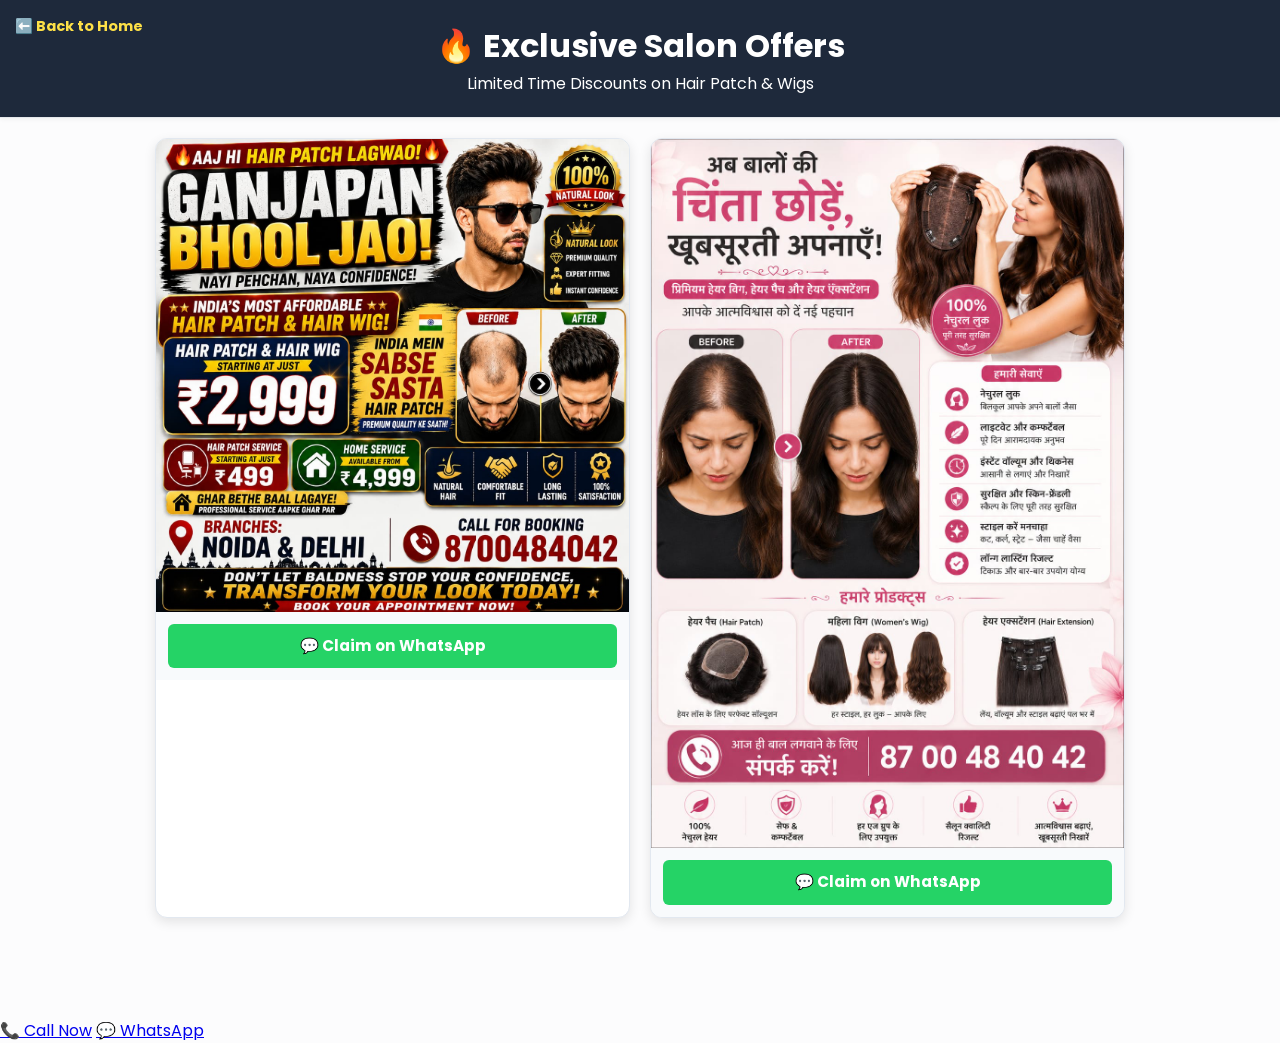
==== offers.html @ ff7ef362 "Add files via upload" ====
<!DOCTYPE html>
<html lang="hi">
<head>
  <meta charset="UTF-8">
  <meta name="viewport" content="width=device-width, initial-scale=1.0">
  <title>Special Offers & Discounts | Hub Hair Patch</title>
  <link rel="stylesheet" href="style.css">
</head>
<body>

  <!-- Header Section -->
  <header class="offers-header">
    <a href="index.html" class="back-btn">⬅️ Back to Home</a>
    <h1>🔥 Exclusive Salon Offers</h1>
    <p>Limited Time Discounts on Hair Patch & Wigs</p>
  </header>

  <!-- Offers Grid Container -->
  <main class="offers-container">
    
    <!-- Offer 1 -->
    <div class="offer-card">
      <img src="images/patch.jpeg" alt="Hair Patch Special Offer" loading="lazy">
      <div class="offer-actions">
        <a href="https://wa.me/919876543210?text=Hi,%20I%20want%20to%20claim%20Offer%201" target="_blank" class="claim-btn">
          💬 Claim on WhatsApp
        </a>
      </div>
    </div>

    <!-- Offer 2 -->
    <div class="offer-card">
      <img src="images/g1.jpeg" alt="Ladies Wig Discount" loading="lazy">
      <div class="offer-actions">
        <a href="https://wa.me/918700484042?text=Hi,%20I%20want%20to%20claim%20Offer%202" target="_blank" class="claim-btn">
          💬 Claim on WhatsApp
        </a>
      </div>
    </div>

    <!-- Naya offer add karne ke liye upar wale div ko copy-paste karein aur image name badal dein -->

  </main>

  <!-- Floating Contact Bar -->
  <div class="sticky-bottom-bar">
    <a href="tel:+918700484042" class="sticky-btn sticky-call">📞 Call Now</a>
    <a href="https://wa.me/918700484042" target="_blank" class="sticky-btn sticky-wa">💬 WhatsApp</a>
  </div>

</body>
</html>
---- style.css ----
/* ==========================================
   HUB SALON - PROFESSIONAL STYLESHEET
   Theme: Light background, Dark text, Premium Blue/Gold accents
   ========================================== */

@import url('https://fonts.googleapis.com/css2?family=Poppins:wght@300;400;500;600;700&display=swap');

:root {
  --bg-main: #fcfcfd;
  --bg-card: #ffffff;
  --text-dark: #121826;
  --text-muted: #4d5761;
  --primary: #8a6d1e;       /* Deep Trustworthy Blue */
  --primary-hover: #afad1e;
  --accent: #d97706;        /* Subtle Gold for Premium Feel */
  --border: #e5e7eb;
  --shadow-sm: 0 2px 4px rgba(0, 0, 0, 0.04);
  --shadow-md: 0 10px 25px -5px rgba(0, 0, 0, 0.08);
  --radius: 12px;
}

* {
  box-sizing: border-box;
  margin: 0;
  padding: 0;
  font-family: 'Poppins', sans-serif;
  scroll-behavior: smooth;
}

body {
  background-color: var(--bg-main);
  color: var(--text-dark);
  line-height: 1.6;
}

/* --- Header & Navigation --- */
header {
  background-color: rgba(255, 255, 255, 0.95);
  backdrop-filter: blur(8px);
  border-bottom: 1px solid var(--border);
  position: sticky;
  top: 0;
  z-index: 1000;
  box-shadow: var(--shadow-sm);
}

nav {
  max-width: 1200px;
  margin: 0 auto;
  padding: 1.2rem 2rem;
  display: flex;
  justify-content: space-between;
  align-items: center;
}

.logo {
  font-size: 1.3rem;
  font-weight: 700;
  color: var(--primary);
  letter-spacing: -0.5px;
}

.nav-links {
  display: flex;
  gap: 2rem;
  list-style: none;
}

.nav-links a {
  text-decoration: none;
  color: var(--text-muted);
  font-weight: 500;
  font-size: 0.95rem;
  transition: color 0.2s ease;
}

.nav-links a:hover {
  color: var(--primary);
}

/* --- Hero Section --- */
.hero {
  text-align: center;
  padding: 5rem 1.5rem 4rem;
  max-width: 850px;
  margin: 0 auto;
}

.hero .badge {
  display: inline-block;
  background-color: #eff6ff;
  color: var(--primary);
  padding: 0.4rem 1rem;
  border-radius: 50px;
  font-size: 0.85rem;
  font-weight: 600;
  margin-bottom: 1.2rem;
  border: 1px solid #dbeafe;
}

.hero h1 {
  font-size: 2.8rem;
  font-weight: 700;
  line-height: 1.2;
  color: var(--text-dark);
  margin-bottom: 1.2rem;
}

.hero p {
  font-size: 1.15rem;
  color: var(--text-muted);
  margin-bottom: 2.2rem;
}

/* --- Global Buttons --- */
.btn {
  display: inline-flex;
  align-items: center;
  justify-content: center;
  gap: 0.5rem;
  background-color: var(--primary);
  color: #f3f0f0;
  padding: 0.85rem 2rem;
  border-radius: 8px;
  text-decoration: none;
  font-weight: 600;
  font-size: 0.95rem;
  box-shadow: var(--shadow-sm);
  transition: all 0.25s ease;
}

.btn:hover {
  background-color: var(--primary-hover);
  transform: translateY(-2px);
  box-shadow: var(--shadow-md);
}

/* --- Layout Container --- */
.container {
  max-width: 1200px;
  margin: 0 auto;
  padding: 4rem 1.5rem;
}

.section-title {
  text-align: center;
  font-size: 2.1rem;
  font-weight: 700;
  margin-bottom: 0.5rem;
  color: var(--text-dark);
}

.section-subtitle {
  text-align: center;
  color: var(--text-muted);
  margin-bottom: 3rem;
  font-size: 1rem;
}

/* --- Before & After Gallery --- */
/* .gallery-grid {
  display: grid;
  grid-template-columns: repeat(auto-fit, minmax(320px, 1fr));
  gap: 2rem;
}

.gallery-card {
  background-color: var(--bg-card);
  border: 1px solid var(--border);
  border-radius: var(--radius);
  overflow: hidden;
  box-shadow: var(--shadow-sm);
  transition: transform 0.3s ease, box-shadow 0.3s ease;
}

.gallery-card:hover {
  transform: translateY(-5px);
  box-shadow: var(--shadow-md);
}

.gallery-images {
  display: flex;
  position: relative;
}

.gallery-images img {
  width: 50%;
  height: 240px;
  object-fit: cover;
}

.gallery-images::after {
  content: "VS";
  position: absolute;
  top: 50%;
  left: 50%;
  transform: translate(-50%, -50%);
  background: var(--text-dark);
  color: #fff;
  font-size: 0.7rem;
  font-weight: 700;
  padding: 0.3rem 0.6rem;
  border-radius: 50px;
  box-shadow: var(--shadow-sm);
}

.gallery-info {
  padding: 1.2rem;
  text-align: center;
}

.gallery-info h3 {
  font-size: 1.1rem;
  font-weight: 600;
  margin-bottom: 0.3rem;
}

.gallery-info p {
  color: var(--text-muted);
  font-size: 0.9rem;
} */

/* Single Composite Before-After Image Adjustment */
/* Gallery Container & Layout Adjustments */
.gallery-grid, .gallery-container {
  display: flex !important;
  flex-direction: row !important;
  justify-content: center;
  align-items: stretch;
  gap: 15px !important;
  flex-wrap: nowrap; /* Teeno ko ek hi line me rakhega */
  overflow-x: auto; /* Small screens/mobile me smooth scrolling milegi */
  padding-bottom: 10px;
}

/* Gallery Card Size Reduction */
.gallery-card {
  flex: 1 1 0;
  min-width: 230px; /* Card size chota kar diya */
  max-width: 340px; /* Maximum size limit */
  background: #ffffff;
  border-radius: 8px;
  overflow: hidden;
  box-shadow: 0 2px 8px rgba(0,0,0,0.08);
  border: 1px solid #e2e8f0;
  margin: 0 !important;
}

/* Gallery Image Wrapper */
.gallery-images.single-image-wrapper {
  display: block !important;
  width: 100%;
  height: 360px; /* Image container ki fixed, choti height */
  overflow: hidden;
  background-color: #f1f5f9;
}

.gallery-images.single-image-wrapper img {
  width: 100%;
  height: 100%;
  object-fit: cover; /* Image bina distort hue perfect fit ho jayegi */
  display: block;
}

/* Gallery Card Text Area */
.gallery-info {
  padding: 10px 12px !important;
  text-align: center;
}

.gallery-info h3 {
  font-size: 0.95rem !important; /* Title font chota */
  margin-bottom: 4px !important;
  color: #1e293b;
}

.gallery-info p {
  font-size: 0.8rem !important; /* Description text chota */
  color: #64748b;
  line-height: 1.3;
}
/* --- Reels Showcase Section --- */
.center-badge {
  display: table !important;
  margin: 0 auto 1rem auto;
}

.reels-grid {
  display: grid;
  grid-template-columns: repeat(auto-fit, minmax(260px, 1fr));
  gap: 2rem;
  margin-top: 2rem;
}

.reel-card {
  background-color: var(--bg-card);
  border: 1px solid var(--border);
  border-radius: var(--radius);
  overflow: hidden;
  box-shadow: var(--shadow-sm);
  transition: transform 0.3s ease, box-shadow 0.3s ease;
}

.reel-card:hover {
  transform: translateY(-6px);
  box-shadow: var(--shadow-md);
}

.video-container {
  width: 100%;
  aspect-ratio: 9 / 16; /* Perfect Instagram Reel Vertical Ratio */
  background-color: #000;
  overflow: hidden;
  position: relative;
}

.video-container video {
  width: 100%;
  height: 100%;
  object-fit: cover;
}

.reel-info {
  padding: 1rem 1.2rem;
  text-align: center;
}

.reel-info h3 {
  font-size: 1.05rem;
  font-weight: 600;
  margin-bottom: 0.2rem;
  color: var(--text-dark);
}

.reel-info p {
  font-size: 0.85rem;
  color: var(--text-muted);
}

.reels-cta {
  text-align: center;
  margin-top: 2.5rem;
}
.video-container video {
  cursor: pointer;
}
/* --- Services Grid --- */
.services-grid {
  display: grid;
  grid-template-columns: repeat(auto-fit, minmax(280px, 1fr));
  gap: 1.8rem;
}

.service-card {

  background-color: var(--bg-card);
  border: 1px solid var(--border);
  border-radius: var(--radius);
  padding: 2rem 1.5rem;
  text-align: left;
  transition: all 0.3s ease;
}

.service-card:hover {
  border-color: var(--primary);
  box-shadow: var(--shadow-md);
}

.service-card.highlight {
  border: 2px solid var(--primary);
  background: linear-gradient(180deg, #beb6b6 0%, #f0f7ff 100%);
  position: relative;
}

.service-card.highlight::before {
  content: "OUR SPECIALTY";
  position: absolute;
  top: -12px;
  right: 20px;
  background: var(--accent);
  color: #8b1414;
  font-size: 0.65rem;
  font-weight: 700;
  padding: 0.2rem 0.6rem;
  border-radius: 4px;
  letter-spacing: 0.5px;
}

.service-card h3 {
  font-size: 1.25rem;
  margin-bottom: 0.6rem;
  color: var(--text-dark);
}

.service-card p {
  color: var(--text-muted);
  font-size: 0.92rem;
  line-height: 1.5;
}

/* --- Contact & Footer --- */
footer {
  background-color: var(--bg-card);
  border-top: 1px solid var(--border);
  text-align: center;
  padding: 4rem 1.5rem 3rem;
}

footer h2 {
  font-size: 1.8rem;
  margin-bottom: 0.5rem;
}

footer p {
  color: var(--text-muted);
}

.contact-links {
  display: flex;
  justify-content: center;
  gap: 1rem;
  flex-wrap: wrap;
  margin-top: 2rem;
}

.whatsapp-btn { background-color: #25b45a; }
.whatsapp-btn:hover { background-color: #15803d; }

.insta-btn { background-color: #e11d48; }
.insta-btn:hover { background-color: #be123c; }

.google-btn { background-color: #2563eb; }
.google-btn:hover { background-color: #1d4ed8; }

/* --- Mobile Responsiveness --- */
@media (max-width: 768px) {
  .hero h1 { font-size: 2.1rem; }
  .nav-links { display: none; }
  .contact-links { flex-direction: column; }
  .btn { width: 100%; }
}
/* YouTube Button Styling */
.youtube-btn {
  background-color: #FF0000;
  color: #ffffff;
}
.youtube-btn:hover {
  background-color: #cc0000;
}

/* Footer Bottom & Copyright Styling */
.footer-divider {
  border: 0;
  height: 1px;
  background: var(--border);
  margin: 2.5rem 0 1.5rem 0;
}

.footer-bottom p {
  font-size: 0.85rem;
  color: var(--text-muted);
  margin-bottom: 0.3rem;
}

.footer-subtext {
  font-size: 0.78rem !important;
  opacity: 0.8;
}

/* Reviews Grid Responsive Auto-fit */
.reviews-grid {
  display: grid;
  grid-template-columns: repeat(auto-fit, minmax(300px, 1fr));
  gap: 1.5rem;
  margin-top: 2rem;
}

/* Rates Banner */
/* .top-offer-bar {
  background: #94a34f;
  color: #ffffff;
  text-align: center;
  padding: 8px 12px;
  font-size: 0.95rem;
}

.highlight-tag {
  background: #fde047;
  color: #000000;
  padding: 2px 6px;
  border-radius: 4px;
  font-weight: bold;
} */

/* Address Box */
.address-strip {
  background: #f1f5f9;
  border-left: 4px solid #2563eb;
  padding: 8px 12px;
  margin: 10px auto;
  border-radius: 4px;
  font-size: 0.9rem;
  color: #1e293b;
}
/* Offers Page Styles */
.offers-header {
  background: #1e293b;
  color: #ffffff;
  padding: 20px 15px;
  text-align: center;
  position: relative;
}

.back-btn {
  position: absolute;
  left: 15px;
  top: 15px;
  color: #fde047;
  text-decoration: none;
  font-weight: bold;
  font-size: 0.9rem;
}

.offers-container {
  max-width: 1000px;
  margin: 20px auto;
  padding: 0 15px 80px 15px; /* Bottom space for sticky bar */
  display: grid;
  grid-template-columns: repeat(auto-fit, minmax(280px, 1fr));
  gap: 20px;
}

.offer-card {
  background: #ffffff;
  border-radius: 12px;
  overflow: hidden;
  box-shadow: 0 4px 12px rgba(0,0,0,0.1);
  border: 1px solid #e2e8f0;
  transition: transform 0.2s ease;
}

.offer-card:hover {
  transform: translateY(-5px);
}

.offer-card img {
  width: 100%;
  height: auto;
  display: block;
}

.offer-actions {
  padding: 12px;
  background: #f8fafc;
  text-align: center;
}

.claim-btn {
  display: block;
  background-color: #25d366;
  color: #ffffff;
  padding: 10px;
  border-radius: 6px;
  text-decoration: none;
  font-weight: bold;
  font-size: 0.95rem;
}
/* Top Fixed Offer Bar Styling */
.top-fixed-bar {
  background: #0f172a; /* Premium Dark Background */
  color: #ffffff;
  padding: 8px 12px;
  display: flex;
  align-items: center;
  justify-content: center;
  gap: 10px;
  font-size: 0.9rem;
  flex-wrap: wrap; /* Mobile friendly */
  text-align: center;
}

.pulse-badge {
  background: #e11d48;
  color: #ffffff;
  font-size: 0.75rem;
  font-weight: 800;
  padding: 3px 8px;
  border-radius: 4px;
  animation: pulse-glow 1.5s infinite;
}

/* Glowing effect for Offer Badge */
@keyframes pulse-glow {
  0% { transform: scale(1); box-shadow: 0 0 0 0 rgba(225, 29, 72, 0.7); }
  70% { transform: scale(1.05); box-shadow: 0 0 0 8px rgba(225, 29, 72, 0); }
  100% { transform: scale(1); box-shadow: 0 0 0 0 rgba(225, 29, 72, 0); }
}

.bar-text {
  margin: 0;
  color: #f8fafc;
}

.bar-text strong {
  color: #fde047; /* Yellow highlight for Price */
  font-size: 1rem;
}

.bar-call-btn {
  color: #38bdf8;
  text-decoration: none;
  font-weight: bold;
  margin-left: 5px;
}

/* Modern Animated Offer Banner */
.offers-banner-card {
  display: flex;
  align-items: center;
  justify-content: space-between;
  background: linear-gradient(135deg, #0f172a 0%, #1e293b 100%);
  border: 1px solid #334155;
  border-left: 4px solid #e11d48;
  padding: 12px 16px;
  border-radius: 10px;
  text-decoration: none;
  color: #ffffff;
  box-shadow: 0 4px 12px rgba(0, 0, 0, 0.12);
  transition: all 0.3s ease;
  margin: 15px auto;
  max-width: 900px;
  gap: 10px;
  flex-wrap: wrap;
}

.offers-banner-card:hover {
  transform: translateY(-2px);
  box-shadow: 0 6px 18px rgba(225, 29, 72, 0.25);
  border-color: #e11d48;
}

.banner-badge {
  background: #e11d48;
  color: #ffffff;
  font-size: 0.7rem;
  font-weight: 800;
  padding: 3px 8px;
  border-radius: 4px;
  letter-spacing: 0.5px;
}

.banner-text {
  font-size: 0.95rem;
  flex: 1;
  color: #f8fafc;
}

.banner-text strong {
  color: #fde047; /* Highlighted Yellow */
}

.banner-arrow {
  background: rgba(255, 255, 255, 0.1);
  color: #38bdf8;
  font-weight: bold;
  font-size: 0.85rem;
  padding: 6px 12px;
  border-radius: 20px;
  white-space: nowrap;
}
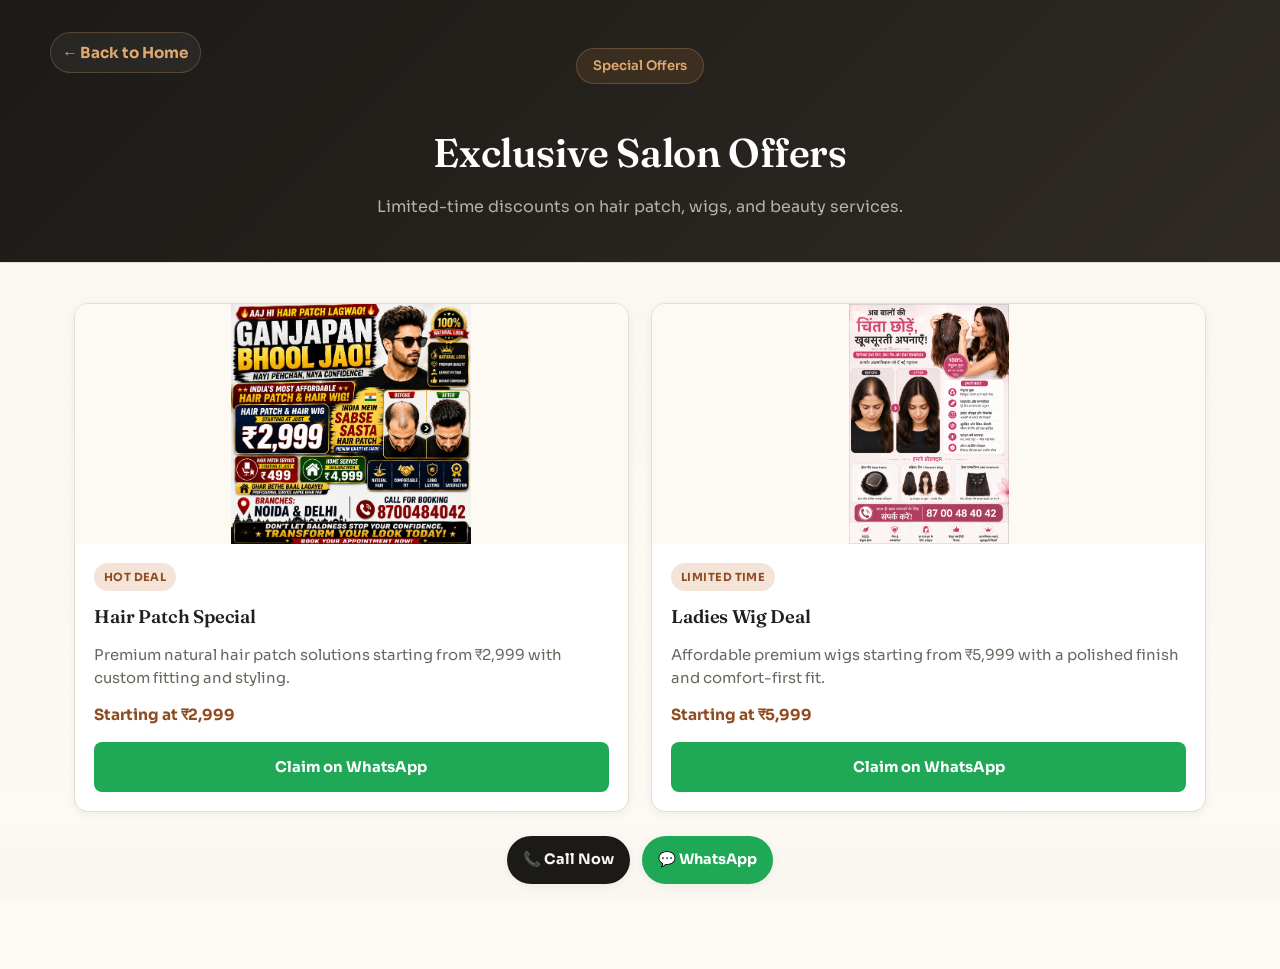
==== commit 7a329a3e: "ui slightly changed" ====
--- a/offers.html
+++ b/offers.html
@@ -1,52 +1,69 @@
 <!DOCTYPE html>
 <html lang="hi">
+
 <head>
   <meta charset="UTF-8">
   <meta name="viewport" content="width=device-width, initial-scale=1.0">
   <title>Special Offers & Discounts | Hub Hair Patch</title>
   <link rel="stylesheet" href="style.css">
 </head>
-<body>
 
-  <!-- Header Section -->
+<body class="offers-page">
+
   <header class="offers-header">
-    <a href="index.html" class="back-btn">⬅️ Back to Home</a>
-    <h1>🔥 Exclusive Salon Offers</h1>
-    <p>Limited Time Discounts on Hair Patch & Wigs</p>
+    <div class="container offers-header-inner">
+      <a href="index.html" class="back-btn">← Back to Home</a>
+      <div class="offers-intro">
+        <span class="badge">Special Offers</span>
+        <h1>Exclusive Salon Offers</h1>
+        <p>Limited-time discounts on hair patch, wigs, and beauty services.</p>
+      </div>
+    </div>
   </header>
 
-  <!-- Offers Grid Container -->
-  <main class="offers-container">
-    
-    <!-- Offer 1 -->
-    <div class="offer-card">
-      <img src="images/patch.jpeg" alt="Hair Patch Special Offer" loading="lazy">
-      <div class="offer-actions">
-        <a href="https://wa.me/919876543210?text=Hi,%20I%20want%20to%20claim%20Offer%201" target="_blank" class="claim-btn">
-          💬 Claim on WhatsApp
-        </a>
+  <main class="offers-page-main">
+    <div class="container">
+      <div class="offers-grid">
+        <article class="offer-card">
+          <div class="offer-media">
+            <img src="images/patch.jpeg" alt="Hair Patch Special Offer" loading="lazy">
+          </div>
+          <div class="offer-content">
+            <span class="offer-badge">Hot Deal</span>
+            <h3>Hair Patch Special</h3>
+            <p>Premium natural hair patch solutions starting from ₹2,999 with custom fitting and styling.</p>
+            <div class="offer-price">Starting at ₹2,999</div>
+            <a href="https://wa.me/919876543210?text=Hi,%20I%20want%20to%20claim%20Offer%201" target="_blank"
+              class="claim-btn">
+              Claim on WhatsApp
+            </a>
+          </div>
+        </article>
+
+        <article class="offer-card">
+          <div class="offer-media">
+            <img src="images/g1.jpeg" alt="Ladies Wig Discount" loading="lazy">
+          </div>
+          <div class="offer-content">
+            <span class="offer-badge">Limited Time</span>
+            <h3>Ladies Wig Deal</h3>
+            <p>Affordable premium wigs starting from ₹5,999 with a polished finish and comfort-first fit.</p>
+            <div class="offer-price">Starting at ₹5,999</div>
+            <a href="https://wa.me/918700484042?text=Hi,%20I%20want%20to%20claim%20Offer%202" target="_blank"
+              class="claim-btn">
+              Claim on WhatsApp
+            </a>
+          </div>
+        </article>
       </div>
     </div>
-
-    <!-- Offer 2 -->
-    <div class="offer-card">
-      <img src="images/g1.jpeg" alt="Ladies Wig Discount" loading="lazy">
-      <div class="offer-actions">
-        <a href="https://wa.me/918700484042?text=Hi,%20I%20want%20to%20claim%20Offer%202" target="_blank" class="claim-btn">
-          💬 Claim on WhatsApp
-        </a>
-      </div>
-    </div>
-
-    <!-- Naya offer add karne ke liye upar wale div ko copy-paste karein aur image name badal dein -->
-
   </main>
 
-  <!-- Floating Contact Bar -->
   <div class="sticky-bottom-bar">
     <a href="tel:+918700484042" class="sticky-btn sticky-call">📞 Call Now</a>
     <a href="https://wa.me/918700484042" target="_blank" class="sticky-btn sticky-wa">💬 WhatsApp</a>
   </div>
 
 </body>
+
 </html>
--- a/style.css
+++ b/style.css
@@ -1,115 +1,210 @@
 /* ==========================================
-   HUB SALON - PROFESSIONAL STYLESHEET
-   Theme: Light background, Dark text, Premium Blue/Gold accents
+   HUB SALON — Redesign
+   Warm ink + copper palette. Fraunces (display) / Sora (body).
+   Signature: comb-tooth divider between sections.
    ========================================== */
 
-@import url('https://fonts.googleapis.com/css2?family=Poppins:wght@300;400;500;600;700&display=swap');
+@import url('https://fonts.googleapis.com/css2?family=Fraunces:ital,wght@0,400;0,500;0,600;0,700;1,500&family=Sora:wght@400;500;600;700;800&display=swap');
 
 :root {
-  --bg-main: #fcfcfd;
-  --bg-card: #ffffff;
-  --text-dark: #121826;
-  --text-muted: #4d5761;
-  --primary: #8a6d1e;       /* Deep Trustworthy Blue */
-  --primary-hover: #afad1e;
-  --accent: #d97706;        /* Subtle Gold for Premium Feel */
-  --border: #e5e7eb;
-  --shadow-sm: 0 2px 4px rgba(0, 0, 0, 0.04);
-  --shadow-md: 0 10px 25px -5px rgba(0, 0, 0, 0.08);
-  --radius: 12px;
+  --ink: #1c1a17;
+  --ink-soft: #2a2621;
+  --paper: #faf7f2;
+  --card: #ffffff;
+  --text: #22201d;
+  --muted: #6b655d;
+  --muted-on-ink: #b8b0a4;
+  --copper: #b5622b;
+  --copper-dark: #8f4c22;
+  --copper-tint: #f4e4d8;
+  --gold: #c9a227;
+  --line: #e5ddd0;
+  --line-on-ink: #3c372f;
+  --whatsapp: #1fa855;
+  --whatsapp-dark: #17853f;
+  --insta: #c23a6b;
+  --insta-dark: #a12f57;
+  --youtube: #c0392b;
+  --youtube-dark: #a12f22;
+  --google: #2f6fb0;
+  --google-dark: #26599073;
+  --radius: 14px;
+  --radius-sm: 8px;
+  --shadow-sm: 0 2px 8px rgba(28, 26, 23, 0.06);
+  --shadow-md: 0 14px 34px -10px rgba(28, 26, 23, 0.18);
+  --container: 1180px;
 }
 
 * {
   box-sizing: border-box;
   margin: 0;
   padding: 0;
-  font-family: 'Poppins', sans-serif;
+}
+
+html {
   scroll-behavior: smooth;
 }
 
 body {
-  background-color: var(--bg-main);
-  color: var(--text-dark);
-  line-height: 1.6;
+  font-family: 'Sora', sans-serif;
+  background-color: var(--paper);
+  color: var(--text);
+  line-height: 1.65;
+  overflow-x: hidden;
+  -webkit-font-smoothing: antialiased;
+}
+
+h1,
+h2,
+h3 {
+  font-family: 'Fraunces', serif;
+  font-weight: 600;
+  letter-spacing: -0.01em;
+  color: var(--text);
+}
+
+img {
+  max-width: 100%;
+  display: block;
+}
+
+a {
+  color: inherit;
+}
+
+.container {
+  max-width: var(--container);
+  margin: 0 auto;
+  padding: 0 1.5rem;
+}
+
+/* --- Comb-tooth divider (signature element) --- */
+.comb-divider {
+  height: 30px;
+  width: 100%;
+  background-image: url("data:image/svg+xml,%3Csvg xmlns='http://www.w3.org/2000/svg' width='24' height='30'%3E%3Crect x='2' y='9' width='2' height='21' fill='%23E5DDD0'/%3E%3Crect x='14' y='2' width='2' height='28' fill='%23E5DDD0'/%3E%3C/svg%3E");
+  background-repeat: repeat-x;
+  background-position: bottom center;
+}
+
+.comb-divider.on-ink {
+  background-image: url("data:image/svg+xml,%3Csvg xmlns='http://www.w3.org/2000/svg' width='24' height='30'%3E%3Crect x='2' y='9' width='2' height='21' fill='%233C372F'/%3E%3Crect x='14' y='2' width='2' height='28' fill='%233C372F'/%3E%3C/svg%3E");
+}
+
+/* --- Top offer bar --- */
+.top-fixed-bar {
+  background: var(--ink);
+  color: var(--paper);
+  padding: 0.65rem 1rem;
+  display: flex;
+  align-items: center;
+  justify-content: center;
+  gap: 0.9rem;
+  font-size: 0.88rem;
+  flex-wrap: wrap;
+  text-align: center;
+  position: relative;
+  z-index: 1001;
+}
+
+.pulse-badge {
+  background: var(--copper);
+  color: #fff;
+  font-size: 0.68rem;
+  font-weight: 700;
+  letter-spacing: 0.04em;
+  padding: 0.3rem 0.6rem;
+  border-radius: 999px;
+  white-space: nowrap;
+}
+
+.bar-text {
+  margin: 0;
+  color: var(--muted-on-ink);
+}
+
+.bar-text strong {
+  color: var(--gold);
+  font-family: 'Fraunces', serif;
+  font-size: 1rem;
+}
+
+.bar-call-btn {
+  color: #dfae7c;
+  text-decoration: none;
+  font-weight: 600;
+  margin-left: 0.4rem;
+  border-bottom: 1px solid rgba(223, 174, 124, 0.4);
 }
 
 /* --- Header & Navigation --- */
 header {
-  background-color: rgba(255, 255, 255, 0.95);
-  backdrop-filter: blur(8px);
-  border-bottom: 1px solid var(--border);
+  background: rgba(250, 247, 242, 0.92);
+  backdrop-filter: blur(10px);
+  border-bottom: 1px solid var(--line);
   position: sticky;
   top: 0;
   z-index: 1000;
-  box-shadow: var(--shadow-sm);
 }
 
 nav {
-  max-width: 1200px;
+  max-width: var(--container);
   margin: 0 auto;
-  padding: 1.2rem 2rem;
+  padding: 1rem 1.5rem;
   display: flex;
   justify-content: space-between;
   align-items: center;
+  gap: 0.8rem;
+  flex-wrap: wrap;
 }
 
 .logo {
-  font-size: 1.3rem;
-  font-weight: 700;
-  color: var(--primary);
-  letter-spacing: -0.5px;
+  font-family: 'Fraunces', serif;
+  font-size: clamp(1.05rem, 2.2vw, 1.25rem);
+  font-weight: 600;
+  color: var(--text);
+  letter-spacing: -0.01em;
+  display: inline-flex;
+  align-items: center;
+  gap: 0.6rem;
+  text-decoration: none;
+}
+
+.logo .mark {
+  display: inline-flex;
+  align-items: center;
+  justify-content: center;
+  width: 2.1rem;
+  height: 2.1rem;
+  border-radius: 6px;
+  background: var(--ink);
+  color: var(--copper);
+  font-size: 0.85rem;
+  font-weight: 800;
+  letter-spacing: 0.02em;
+  flex-shrink: 0;
 }
 
 .nav-links {
   display: flex;
-  gap: 2rem;
+  gap: 0.3rem;
+  flex-wrap: wrap;
   list-style: none;
 }
 
 .nav-links a {
   text-decoration: none;
-  color: var(--text-muted);
-  font-weight: 500;
-  font-size: 0.95rem;
-  transition: color 0.2s ease;
+  color: var(--muted);
+  font-weight: 600;
+  font-size: 0.92rem;
+  padding: 0.55rem 0.85rem;
+  border-radius: 999px;
+  transition: all 0.2s ease;
 }
 
 .nav-links a:hover {
-  color: var(--primary);
-}
-
-/* --- Hero Section --- */
-.hero {
-  text-align: center;
-  padding: 5rem 1.5rem 4rem;
-  max-width: 850px;
-  margin: 0 auto;
-}
-
-.hero .badge {
-  display: inline-block;
-  background-color: #eff6ff;
-  color: var(--primary);
-  padding: 0.4rem 1rem;
-  border-radius: 50px;
-  font-size: 0.85rem;
-  font-weight: 600;
-  margin-bottom: 1.2rem;
-  border: 1px solid #dbeafe;
-}
-
-.hero h1 {
-  font-size: 2.8rem;
-  font-weight: 700;
-  line-height: 1.2;
-  color: var(--text-dark);
-  margin-bottom: 1.2rem;
-}
-
-.hero p {
-  font-size: 1.15rem;
-  color: var(--text-muted);
-  margin-bottom: 2.2rem;
+  color: var(--copper-dark);
+  background: var(--copper-tint);
 }
 
 /* --- Global Buttons --- */
@@ -118,198 +213,259 @@
   align-items: center;
   justify-content: center;
   gap: 0.5rem;
-  background-color: var(--primary);
-  color: #f3f0f0;
-  padding: 0.85rem 2rem;
-  border-radius: 8px;
+  background-color: var(--copper);
+  color: #fff;
+  padding: 0.85rem 1.8rem;
+  border-radius: var(--radius-sm);
   text-decoration: none;
-  font-weight: 600;
+  font-weight: 700;
   font-size: 0.95rem;
   box-shadow: var(--shadow-sm);
-  transition: all 0.25s ease;
+  transition: transform 0.2s ease, box-shadow 0.2s ease, background-color 0.2s ease;
+  border: none;
+  cursor: pointer;
 }
 
 .btn:hover {
-  background-color: var(--primary-hover);
+  background-color: var(--copper-dark);
   transform: translateY(-2px);
   box-shadow: var(--shadow-md);
 }
 
-/* --- Layout Container --- */
-.container {
-  max-width: 1200px;
+.btn-outline {
+  background: transparent;
+  color: var(--paper);
+  border: 1.5px solid rgba(250, 247, 242, 0.35);
+}
+
+.btn-outline:hover {
+  background: rgba(250, 247, 242, 0.08);
+  color: var(--paper);
+}
+
+/* --- Hero Section --- */
+.hero {
+  background: var(--ink);
+  color: var(--paper);
+  padding: 3.5rem 0 0;
+}
+
+.hero-inner {
+  text-align: center;
+  max-width: 800px;
   margin: 0 auto;
-  padding: 4rem 1.5rem;
+  padding: 0 1.5rem 3rem;
+}
+
+.badge {
+  display: inline-block;
+  background-color: rgba(197, 130, 60, 0.14);
+  color: #e0a86f;
+  padding: 0.4rem 1rem;
+  border-radius: 999px;
+  font-size: 0.82rem;
+  font-weight: 600;
+  margin-bottom: 1.4rem;
+  border: 1px solid rgba(224, 168, 111, 0.25);
+}
+
+.hero h1 {
+  font-size: clamp(2rem, 4.6vw, 3rem);
+  font-weight: 600;
+  line-height: 1.18;
+  color: #fff;
+  margin-bottom: 1.1rem;
+}
+
+.hero p.lede {
+  font-size: clamp(1rem, 2vw, 1.1rem);
+  color: var(--muted-on-ink);
+  margin-bottom: 2rem;
+  max-width: 620px;
+  margin-left: auto;
+  margin-right: auto;
+}
+
+.hero-actions {
+  display: flex;
+  gap: 0.9rem;
+  justify-content: center;
+  flex-wrap: wrap;
+  margin-top: 0.6rem;
+}
+
+/* Welcome banner image */
+.welcome-banner-box {
+  max-width: 720px;
+  margin: 0 auto 2.2rem;
+  padding: 0 1.5rem;
+}
+
+.welcome-banner-img {
+  width: 100%;
+  height: auto;
+  border-radius: var(--radius);
+  box-shadow: var(--shadow-md);
+  border: 1px solid var(--line-on-ink);
+  object-fit: cover;
+}
+
+/* Offer banner card (links to offers page) */
+.offers-banner-card {
+  display: flex;
+  align-items: center;
+  justify-content: space-between;
+  gap: 0.9rem;
+  background: var(--ink-soft);
+  border: 1px solid var(--line-on-ink);
+  border-left: 3px solid var(--copper);
+  padding: 0.9rem 1.2rem;
+  border-radius: var(--radius-sm);
+  text-decoration: none;
+  color: var(--paper);
+  max-width: 640px;
+  margin: 0 auto 1.8rem;
+  flex-wrap: wrap;
+  transition: border-color 0.2s ease, transform 0.2s ease;
+}
+
+.offers-banner-card:hover {
+  border-color: var(--copper);
+  transform: translateY(-2px);
+}
+
+.banner-badge {
+  background: var(--copper);
+  color: #fff;
+  font-size: 0.66rem;
+  font-weight: 800;
+  letter-spacing: 0.04em;
+  padding: 0.25rem 0.55rem;
+  border-radius: 4px;
+  flex-shrink: 0;
+}
+
+.banner-text {
+  font-size: 0.92rem;
+  flex: 1;
+  text-align: left;
+  color: var(--muted-on-ink);
+}
+
+.banner-text strong {
+  color: var(--gold);
+}
+
+.banner-arrow {
+  color: #e0a86f;
+  font-weight: 700;
+  font-size: 0.85rem;
+  white-space: nowrap;
+}
+
+/* --- Section headers --- */
+.section {
+  padding: 4rem 0;
 }
 
 .section-title {
   text-align: center;
-  font-size: 2.1rem;
-  font-weight: 700;
+  font-size: clamp(1.6rem, 3vw, 2.1rem);
   margin-bottom: 0.5rem;
-  color: var(--text-dark);
 }
 
 .section-subtitle {
   text-align: center;
-  color: var(--text-muted);
-  margin-bottom: 3rem;
+  color: var(--muted);
+  margin-bottom: 2.8rem;
   font-size: 1rem;
+  max-width: 560px;
+  margin-left: auto;
+  margin-right: auto;
+}
+
+.center-badge {
+  display: table;
+  margin: 0 auto 1rem;
+  background-color: var(--copper-tint);
+  color: var(--copper-dark);
+  border: 1px solid rgba(181, 98, 43, 0.18);
 }
 
 /* --- Before & After Gallery --- */
-/* .gallery-grid {
+.gallery-grid {
   display: grid;
-  grid-template-columns: repeat(auto-fit, minmax(320px, 1fr));
-  gap: 2rem;
+  grid-template-columns: repeat(auto-fit, minmax(260px, 1fr));
+  gap: 1.5rem;
 }
 
 .gallery-card {
-  background-color: var(--bg-card);
-  border: 1px solid var(--border);
+  background-color: var(--card);
+  border: 1px solid var(--line);
   border-radius: var(--radius);
   overflow: hidden;
   box-shadow: var(--shadow-sm);
-  transition: transform 0.3s ease, box-shadow 0.3s ease;
+  transition: transform 0.25s ease, box-shadow 0.25s ease;
 }
 
 .gallery-card:hover {
-  transform: translateY(-5px);
+  transform: translateY(-4px);
   box-shadow: var(--shadow-md);
 }
 
-.gallery-images {
-  display: flex;
-  position: relative;
-}
-
-.gallery-images img {
-  width: 50%;
-  height: 240px;
-  object-fit: cover;
-}
-
-.gallery-images::after {
-  content: "VS";
-  position: absolute;
-  top: 50%;
-  left: 50%;
-  transform: translate(-50%, -50%);
-  background: var(--text-dark);
-  color: #fff;
-  font-size: 0.7rem;
-  font-weight: 700;
-  padding: 0.3rem 0.6rem;
-  border-radius: 50px;
-  box-shadow: var(--shadow-sm);
-}
-
-.gallery-info {
-  padding: 1.2rem;
-  text-align: center;
-}
-
-.gallery-info h3 {
-  font-size: 1.1rem;
-  font-weight: 600;
-  margin-bottom: 0.3rem;
-}
-
-.gallery-info p {
-  color: var(--text-muted);
-  font-size: 0.9rem;
-} */
-
-/* Single Composite Before-After Image Adjustment */
-/* Gallery Container & Layout Adjustments */
-.gallery-grid, .gallery-container {
-  display: flex !important;
-  flex-direction: row !important;
-  justify-content: center;
-  align-items: stretch;
-  gap: 15px !important;
-  flex-wrap: nowrap; /* Teeno ko ek hi line me rakhega */
-  overflow-x: auto; /* Small screens/mobile me smooth scrolling milegi */
-  padding-bottom: 10px;
-}
-
-/* Gallery Card Size Reduction */
-.gallery-card {
-  flex: 1 1 0;
-  min-width: 230px; /* Card size chota kar diya */
-  max-width: 340px; /* Maximum size limit */
-  background: #ffffff;
-  border-radius: 8px;
+.gallery-images.single-image-wrapper {
+  width: 100%;
+  height: 320px;
   overflow: hidden;
-  box-shadow: 0 2px 8px rgba(0,0,0,0.08);
-  border: 1px solid #e2e8f0;
-  margin: 0 !important;
-}
-
-/* Gallery Image Wrapper */
-.gallery-images.single-image-wrapper {
-  display: block !important;
-  width: 100%;
-  height: 360px; /* Image container ki fixed, choti height */
-  overflow: hidden;
-  background-color: #f1f5f9;
+  background-color: var(--copper-tint);
 }
 
 .gallery-images.single-image-wrapper img {
   width: 100%;
   height: 100%;
-  object-fit: cover; /* Image bina distort hue perfect fit ho jayegi */
-  display: block;
-}
-
-/* Gallery Card Text Area */
+  object-fit: cover;
+}
+
 .gallery-info {
-  padding: 10px 12px !important;
-  text-align: center;
+  padding: 1.1rem 1.2rem;
 }
 
 .gallery-info h3 {
-  font-size: 0.95rem !important; /* Title font chota */
-  margin-bottom: 4px !important;
-  color: #1e293b;
+  font-size: 1.05rem;
+  margin-bottom: 0.3rem;
 }
 
 .gallery-info p {
-  font-size: 0.8rem !important; /* Description text chota */
-  color: #64748b;
-  line-height: 1.3;
-}
-/* --- Reels Showcase Section --- */
-.center-badge {
-  display: table !important;
-  margin: 0 auto 1rem auto;
-}
-
+  color: var(--muted);
+  font-size: 0.9rem;
+}
+
+/* --- Reels Showcase --- */
 .reels-grid {
   display: grid;
-  grid-template-columns: repeat(auto-fit, minmax(260px, 1fr));
-  gap: 2rem;
+  grid-template-columns: repeat(auto-fit, minmax(220px, 1fr));
+  gap: 1.4rem;
   margin-top: 2rem;
 }
 
 .reel-card {
-  background-color: var(--bg-card);
-  border: 1px solid var(--border);
+  background-color: var(--card);
+  border: 1px solid var(--line);
   border-radius: var(--radius);
   overflow: hidden;
   box-shadow: var(--shadow-sm);
-  transition: transform 0.3s ease, box-shadow 0.3s ease;
+  transition: transform 0.25s ease, box-shadow 0.25s ease;
 }
 
 .reel-card:hover {
-  transform: translateY(-6px);
+  transform: translateY(-5px);
   box-shadow: var(--shadow-md);
 }
 
 .video-container {
   width: 100%;
-  aspect-ratio: 9 / 16; /* Perfect Instagram Reel Vertical Ratio */
-  background-color: #000;
+  aspect-ratio: 9 / 16;
+  background-color: var(--ink);
   overflow: hidden;
   position: relative;
 }
@@ -318,353 +474,615 @@
   width: 100%;
   height: 100%;
   object-fit: cover;
+  cursor: pointer;
 }
 
 .reel-info {
-  padding: 1rem 1.2rem;
-  text-align: center;
+  padding: 0.9rem 1.1rem;
 }
 
 .reel-info h3 {
-  font-size: 1.05rem;
-  font-weight: 600;
+  font-size: 1rem;
   margin-bottom: 0.2rem;
-  color: var(--text-dark);
 }
 
 .reel-info p {
   font-size: 0.85rem;
-  color: var(--text-muted);
-}
-
-.reels-cta {
+  color: var(--muted);
+}
+
+.reels-cta,
+.review-cta {
   text-align: center;
-  margin-top: 2.5rem;
-}
-.video-container video {
-  cursor: pointer;
-}
+  margin-top: 2.4rem;
+}
+
 /* --- Services Grid --- */
 .services-grid {
   display: grid;
-  grid-template-columns: repeat(auto-fit, minmax(280px, 1fr));
-  gap: 1.8rem;
+  grid-template-columns: repeat(auto-fit, minmax(240px, 1fr));
+  gap: 1.4rem;
 }
 
 .service-card {
-
-  background-color: var(--bg-card);
-  border: 1px solid var(--border);
+  background-color: var(--card);
+  border: 1px solid var(--line);
   border-radius: var(--radius);
-  padding: 2rem 1.5rem;
-  text-align: left;
-  transition: all 0.3s ease;
+  padding: 1.9rem 1.6rem;
+  transition: all 0.25s ease;
+  position: relative;
 }
 
 .service-card:hover {
-  border-color: var(--primary);
+  border-color: var(--copper);
   box-shadow: var(--shadow-md);
+  transform: translateY(-3px);
 }
 
 .service-card.highlight {
-  border: 2px solid var(--primary);
-  background: linear-gradient(180deg, #beb6b6 0%, #f0f7ff 100%);
-  position: relative;
-}
-
-.service-card.highlight::before {
-  content: "OUR SPECIALTY";
-  position: absolute;
-  top: -12px;
-  right: 20px;
-  background: var(--accent);
-  color: #8b1414;
-  font-size: 0.65rem;
+  border: 1.5px solid var(--copper);
+  background: linear-gradient(180deg, var(--copper-tint) 0%, var(--card) 55%);
+}
+
+.service-tag {
+  display: inline-block;
+  background: var(--copper);
+  color: #fff;
+  font-size: 0.62rem;
+  font-weight: 800;
+  letter-spacing: 0.06em;
+  padding: 0.22rem 0.55rem;
+  border-radius: 4px;
+  margin-bottom: 0.9rem;
+  text-transform: uppercase;
+}
+
+.service-card h3 {
+  font-size: 1.15rem;
+  margin-bottom: 0.5rem;
+}
+
+.service-card p {
+  color: var(--muted);
+  font-size: 0.92rem;
+  line-height: 1.55;
+}
+
+/* --- Reviews --- */
+.reviews-grid {
+  display: grid;
+  grid-template-columns: repeat(auto-fit, minmax(270px, 1fr));
+  gap: 1.2rem;
+  margin-top: 2rem;
+}
+
+.review-card {
+  background: var(--card);
+  border: 1px solid var(--line);
+  border-radius: var(--radius);
+  padding: 1.3rem;
+  box-shadow: var(--shadow-sm);
+  display: flex;
+  flex-direction: column;
+  gap: 0.75rem;
+  transition: transform 0.2s ease, box-shadow 0.2s ease;
+}
+
+.review-card:hover {
+  transform: translateY(-3px);
+  box-shadow: var(--shadow-md);
+}
+
+.review-header {
+  display: flex;
+  justify-content: space-between;
+  align-items: flex-start;
+  gap: 0.8rem;
+}
+
+.user-info h3 {
+  font-size: 0.98rem;
   font-weight: 700;
-  padding: 0.2rem 0.6rem;
-  border-radius: 4px;
-  letter-spacing: 0.5px;
-}
-
-.service-card h3 {
-  font-size: 1.25rem;
-  margin-bottom: 0.6rem;
-  color: var(--text-dark);
-}
-
-.service-card p {
-  color: var(--text-muted);
+  font-family: 'Sora', sans-serif;
+  margin-bottom: 0.2rem;
+}
+
+.stars {
+  font-size: 0.85rem;
+  letter-spacing: 0.05em;
+  color: var(--gold);
+}
+
+.google-icon {
+  display: inline-flex;
+  align-items: center;
+  justify-content: center;
+  flex-shrink: 0;
+}
+
+.review-text {
+  color: var(--muted);
   font-size: 0.92rem;
-  line-height: 1.5;
+  line-height: 1.65;
+  margin: 0;
+  overflow: hidden;
+  display: -webkit-box;
+  -webkit-box-orient: vertical;
+  -webkit-line-clamp: 6;
+  line-clamp: 6;
+}
+
+.review-date {
+  font-size: 0.78rem;
+  color: var(--muted);
+  font-weight: 600;
+  margin-top: auto;
+  opacity: 0.8;
+}
+
+/* --- Address strip --- */
+.address-strip {
+  background: rgba(250, 247, 242, 0.06);
+  border: 1px solid var(--line-on-ink);
+  border-left: 3px solid var(--copper);
+  padding: 0.7rem 1rem;
+  margin: 1.6rem auto 0;
+  border-radius: var(--radius-sm);
+  font-size: 0.9rem;
+  color: var(--muted-on-ink);
+  max-width: 520px;
+}
+
+.address-strip strong {
+  color: var(--paper);
 }
 
 /* --- Contact & Footer --- */
 footer {
-  background-color: var(--bg-card);
-  border-top: 1px solid var(--border);
+  background-color: var(--ink);
+  color: var(--paper);
   text-align: center;
   padding: 4rem 1.5rem 3rem;
 }
 
 footer h2 {
-  font-size: 1.8rem;
+  color: #fff;
+  font-size: clamp(1.5rem, 3vw, 1.9rem);
   margin-bottom: 0.5rem;
 }
 
-footer p {
-  color: var(--text-muted);
+footer>.container>p {
+  color: var(--muted-on-ink);
 }
 
 .contact-links {
   display: flex;
   justify-content: center;
-  gap: 1rem;
+  gap: 0.9rem;
   flex-wrap: wrap;
   margin-top: 2rem;
 }
 
-.whatsapp-btn { background-color: #25b45a; }
-.whatsapp-btn:hover { background-color: #15803d; }
-
-.insta-btn { background-color: #e11d48; }
-.insta-btn:hover { background-color: #be123c; }
-
-.google-btn { background-color: #2563eb; }
-.google-btn:hover { background-color: #1d4ed8; }
-
-/* --- Mobile Responsiveness --- */
-@media (max-width: 768px) {
-  .hero h1 { font-size: 2.1rem; }
-  .nav-links { display: none; }
-  .contact-links { flex-direction: column; }
-  .btn { width: 100%; }
-}
-/* YouTube Button Styling */
+.whatsapp-btn {
+  background-color: var(--whatsapp);
+}
+
+.whatsapp-btn:hover {
+  background-color: var(--whatsapp-dark);
+}
+
+.insta-btn {
+  background-color: var(--insta);
+}
+
+.insta-btn:hover {
+  background-color: var(--insta-dark);
+}
+
+.google-btn {
+  background-color: var(--google);
+}
+
+.google-btn:hover {
+  background-color: #204a75;
+}
+
 .youtube-btn {
-  background-color: #FF0000;
-  color: #ffffff;
-}
+  background-color: var(--youtube);
+}
+
 .youtube-btn:hover {
-  background-color: #cc0000;
-}
-
-/* Footer Bottom & Copyright Styling */
+  background-color: var(--youtube-dark);
+}
+
 .footer-divider {
   border: 0;
   height: 1px;
-  background: var(--border);
-  margin: 2.5rem 0 1.5rem 0;
+  background: var(--line-on-ink);
+  margin: 2.6rem auto 1.4rem;
+  max-width: 520px;
 }
 
 .footer-bottom p {
   font-size: 0.85rem;
-  color: var(--text-muted);
+  color: var(--muted-on-ink);
   margin-bottom: 0.3rem;
 }
 
 .footer-subtext {
-  font-size: 0.78rem !important;
-  opacity: 0.8;
-}
-
-/* Reviews Grid Responsive Auto-fit */
-.reviews-grid {
-  display: grid;
-  grid-template-columns: repeat(auto-fit, minmax(300px, 1fr));
-  gap: 1.5rem;
-  margin-top: 2rem;
-}
-
-/* Rates Banner */
-/* .top-offer-bar {
-  background: #94a34f;
-  color: #ffffff;
+  font-size: 0.78rem;
+  opacity: 0.75;
+}
+
+/* --- Offers page --- */
+.offers-page {
+  background: linear-gradient(180deg, var(--paper) 0%, #fdf9f3 100%);
+}
+
+.offers-header {
+  background: linear-gradient(135deg, var(--ink) 0%, #2f2a24 100%);
+  color: var(--paper);
+  padding: 2rem 0 2.6rem;
+  position: relative;
+}
+
+.offers-header-inner {
+  position: relative;
   text-align: center;
-  padding: 8px 12px;
-  font-size: 0.95rem;
-}
-
-.highlight-tag {
-  background: #fde047;
-  color: #000000;
-  padding: 2px 6px;
-  border-radius: 4px;
-  font-weight: bold;
-} */
-
-/* Address Box */
-.address-strip {
-  background: #f1f5f9;
-  border-left: 4px solid #2563eb;
-  padding: 8px 12px;
-  margin: 10px auto;
-  border-radius: 4px;
-  font-size: 0.9rem;
-  color: #1e293b;
-}
-/* Offers Page Styles */
-.offers-header {
-  background: #1e293b;
-  color: #ffffff;
-  padding: 20px 15px;
-  text-align: center;
-  position: relative;
 }
 
 .back-btn {
   position: absolute;
-  left: 15px;
-  top: 15px;
-  color: #fde047;
+  left: 0;
+  top: 0;
+  color: #e0a86f;
   text-decoration: none;
-  font-weight: bold;
-  font-size: 0.9rem;
-}
-
-.offers-container {
-  max-width: 1000px;
-  margin: 20px auto;
-  padding: 0 15px 80px 15px; /* Bottom space for sticky bar */
+  font-weight: 700;
+  font-size: 0.95rem;
+  padding: 0.45rem 0.7rem;
+  border: 1px solid rgba(224, 168, 111, 0.25);
+  border-radius: 999px;
+  background: rgba(255, 255, 255, 0.05);
+}
+
+.offers-intro {
+  max-width: 720px;
+  margin: 0 auto;
+  padding-top: 1rem;
+}
+
+.offers-intro h1 {
+  color: #fff;
+  font-size: clamp(1.8rem, 3.8vw, 2.5rem);
+  margin: 0.8rem 0 0.5rem;
+}
+
+.offers-intro p {
+  color: var(--muted-on-ink);
+  font-size: 1rem;
+}
+
+.offers-page-main {
+  padding: 2.5rem 0 5rem;
+}
+
+.offers-grid {
   display: grid;
   grid-template-columns: repeat(auto-fit, minmax(280px, 1fr));
-  gap: 20px;
+  gap: 1.4rem;
 }
 
 .offer-card {
-  background: #ffffff;
-  border-radius: 12px;
+  background: var(--card);
+  border-radius: var(--radius);
   overflow: hidden;
-  box-shadow: 0 4px 12px rgba(0,0,0,0.1);
-  border: 1px solid #e2e8f0;
-  transition: transform 0.2s ease;
+  box-shadow: var(--shadow-sm);
+  border: 1px solid var(--line);
+  transition: transform 0.2s ease, box-shadow 0.2s ease;
 }
 
 .offer-card:hover {
-  transform: translateY(-5px);
-}
-
-.offer-card img {
+  transform: translateY(-4px);
+  box-shadow: var(--shadow-md);
+}
+
+.offer-media {
   width: 100%;
-  height: auto;
-  display: block;
-}
-
-.offer-actions {
-  padding: 12px;
-  background: #f8fafc;
-  text-align: center;
+  height: 240px;
+  overflow: hidden;
+  background: var(--copper-tint);
+}
+
+.offer-media img {
+  width: 100%;
+  height: 100%;
+  object-fit: contain;
+  object-position: center;
+  background-color: #fdf9f3;
+}
+
+.offer-content {
+  padding: 1.2rem;
+  display: flex;
+  flex-direction: column;
+  gap: 0.7rem;
+}
+
+.offer-badge {
+  display: inline-flex;
+  width: fit-content;
+  background: var(--copper-tint);
+  color: var(--copper-dark);
+  padding: 0.3rem 0.6rem;
+  border-radius: 999px;
+  font-size: 0.7rem;
+  font-weight: 700;
+  letter-spacing: 0.04em;
+  text-transform: uppercase;
+}
+
+.offer-content h3 {
+  font-size: 1.15rem;
+  color: var(--text);
+}
+
+.offer-content p {
+  color: var(--muted);
+  font-size: 0.93rem;
+  line-height: 1.6;
+}
+
+.offer-price {
+  font-weight: 700;
+  color: var(--copper-dark);
+  font-size: 0.96rem;
 }
 
 .claim-btn {
-  display: block;
-  background-color: #25d366;
-  color: #ffffff;
-  padding: 10px;
-  border-radius: 6px;
-  text-decoration: none;
-  font-weight: bold;
-  font-size: 0.95rem;
-}
-/* Top Fixed Offer Bar Styling */
-.top-fixed-bar {
-  background: #0f172a; /* Premium Dark Background */
-  color: #ffffff;
-  padding: 8px 12px;
-  display: flex;
+  display: inline-flex;
   align-items: center;
   justify-content: center;
-  gap: 10px;
+  background-color: var(--whatsapp);
+  color: #fff;
+  padding: 0.8rem 1rem;
+  border-radius: var(--radius-sm);
+  text-decoration: none;
+  font-weight: 700;
+  font-size: 0.92rem;
+  margin-top: 0.2rem;
+}
+
+.claim-btn:hover {
+  background-color: var(--whatsapp-dark);
+}
+
+.sticky-bottom-bar {
+  position: sticky;
+  bottom: 0;
+  z-index: 1000;
+  display: flex;
+  justify-content: center;
+  gap: 0.8rem;
+  padding: 0.8rem 1rem 1rem;
+  background: linear-gradient(180deg, rgba(250, 247, 242, 0) 0%, rgba(250, 247, 242, 0.95) 35%, rgba(250, 247, 242, 1) 100%);
+}
+
+.sticky-btn {
+  display: inline-flex;
+  align-items: center;
+  justify-content: center;
+  padding: 0.75rem 1rem;
+  border-radius: 999px;
+  text-decoration: none;
+  font-weight: 700;
   font-size: 0.9rem;
-  flex-wrap: wrap; /* Mobile friendly */
-  text-align: center;
-}
-
-.pulse-badge {
-  background: #e11d48;
-  color: #ffffff;
-  font-size: 0.75rem;
-  font-weight: 800;
-  padding: 3px 8px;
-  border-radius: 4px;
-  animation: pulse-glow 1.5s infinite;
-}
-
-/* Glowing effect for Offer Badge */
-@keyframes pulse-glow {
-  0% { transform: scale(1); box-shadow: 0 0 0 0 rgba(225, 29, 72, 0.7); }
-  70% { transform: scale(1.05); box-shadow: 0 0 0 8px rgba(225, 29, 72, 0); }
-  100% { transform: scale(1); box-shadow: 0 0 0 0 rgba(225, 29, 72, 0); }
-}
-
-.bar-text {
-  margin: 0;
-  color: #f8fafc;
-}
-
-.bar-text strong {
-  color: #fde047; /* Yellow highlight for Price */
-  font-size: 1rem;
-}
-
-.bar-call-btn {
-  color: #38bdf8;
-  text-decoration: none;
-  font-weight: bold;
-  margin-left: 5px;
-}
-
-/* Modern Animated Offer Banner */
-.offers-banner-card {
-  display: flex;
-  align-items: center;
-  justify-content: space-between;
-  background: linear-gradient(135deg, #0f172a 0%, #1e293b 100%);
-  border: 1px solid #334155;
-  border-left: 4px solid #e11d48;
-  padding: 12px 16px;
-  border-radius: 10px;
-  text-decoration: none;
-  color: #ffffff;
-  box-shadow: 0 4px 12px rgba(0, 0, 0, 0.12);
-  transition: all 0.3s ease;
-  margin: 15px auto;
-  max-width: 900px;
-  gap: 10px;
-  flex-wrap: wrap;
-}
-
-.offers-banner-card:hover {
-  transform: translateY(-2px);
-  box-shadow: 0 6px 18px rgba(225, 29, 72, 0.25);
-  border-color: #e11d48;
-}
-
-.banner-badge {
-  background: #e11d48;
-  color: #ffffff;
-  font-size: 0.7rem;
-  font-weight: 800;
-  padding: 3px 8px;
-  border-radius: 4px;
-  letter-spacing: 0.5px;
-}
-
-.banner-text {
-  font-size: 0.95rem;
-  flex: 1;
-  color: #f8fafc;
-}
-
-.banner-text strong {
-  color: #fde047; /* Highlighted Yellow */
-}
-
-.banner-arrow {
-  background: rgba(255, 255, 255, 0.1);
-  color: #38bdf8;
-  font-weight: bold;
-  font-size: 0.85rem;
-  padding: 6px 12px;
-  border-radius: 20px;
-  white-space: nowrap;
+  box-shadow: var(--shadow-sm);
+}
+
+.sticky-call {
+  background: var(--ink);
+  color: var(--paper);
+}
+
+.sticky-wa {
+  background: var(--whatsapp);
+  color: #fff;
+}
+
+/* --- Mobile Responsiveness --- */
+@media (max-width: 768px) {
+  nav {
+    padding: 0.85rem 1.25rem;
+    align-items: flex-start;
+    flex-direction: column;
+    gap: 0.7rem;
+  }
+
+  .offers-header {
+    padding: 1.4rem 0 2rem;
+  }
+
+  .offers-header-inner {
+    text-align: left;
+  }
+
+  .back-btn {
+    position: static;
+    display: inline-flex;
+    margin-bottom: 0.9rem;
+  }
+
+  .offers-intro {
+    padding-top: 0;
+  }
+
+  .offers-grid {
+    grid-template-columns: 1fr;
+  }
+
+  .offer-media {
+    height: 200px;
+  }
+
+  .sticky-bottom-bar {
+    flex-direction: column;
+    align-items: stretch;
+    padding: 0.8rem 1rem 1rem;
+  }
+
+  .sticky-btn {
+    width: 100%;
+  }
+
+  .logo {
+    width: 100%;
+  }
+
+  .nav-links {
+    width: 100%;
+    justify-content: flex-start;
+    gap: 0.35rem;
+    row-gap: 0.45rem;
+    flex-wrap: wrap;
+  }
+
+  .nav-links a {
+    padding: 0.5rem 0.7rem;
+    font-size: 0.88rem;
+    background: rgba(181, 98, 43, 0.06);
+    border: 1px solid rgba(181, 98, 43, 0.12);
+  }
+
+  .section {
+    padding: 3rem 0;
+  }
+
+  .hero {
+    padding-top: 2.4rem;
+  }
+
+  .hero-inner {
+    padding-bottom: 2.2rem;
+  }
+
+  .hero h1 {
+    font-size: clamp(1.7rem, 5.2vw, 2.35rem);
+  }
+
+  .gallery-images.single-image-wrapper {
+    height: 240px;
+  }
+
+  .contact-links {
+    flex-direction: column;
+    align-items: stretch;
+  }
+
+  .contact-links .btn {
+    width: 100%;
+  }
+
+  .top-fixed-bar {
+    padding: 0.6rem 0.8rem;
+    font-size: 0.82rem;
+    gap: 0.45rem;
+  }
+
+  .offers-banner-card {
+    flex-direction: column;
+    align-items: flex-start;
+    text-align: left;
+  }
+
+  .banner-text {
+    text-align: left;
+  }
+
+  .welcome-banner-box {
+    padding: 0 1.25rem;
+  }
+
+  .hero-actions {
+    justify-content: flex-start;
+  }
+}
+
+@media (max-width: 480px) {
+  nav {
+    padding: 0.8rem 1rem;
+  }
+
+  .offers-header {
+    padding: 1.2rem 0 1.8rem;
+  }
+
+  .offers-intro h1 {
+    font-size: 1.6rem;
+  }
+
+  .offers-intro p {
+    font-size: 0.95rem;
+  }
+
+  .offer-content {
+    padding: 1rem;
+  }
+
+  .nav-links {
+    gap: 0.3rem;
+    row-gap: 0.4rem;
+  }
+
+  .nav-links a {
+    padding: 0.45rem 0.6rem;
+    font-size: 0.82rem;
+    width: calc(50% - 0.15rem);
+    text-align: center;
+  }
+
+  .container {
+    padding: 0 1rem;
+  }
+
+  .hero-inner {
+    padding: 0 1rem 2rem;
+  }
+
+  .hero-actions {
+    flex-direction: column;
+    width: 100%;
+    align-items: stretch;
+  }
+
+  .hero-actions .btn {
+    width: 100%;
+  }
+
+  .services-grid,
+  .gallery-grid,
+  .reviews-grid,
+  .reels-grid {
+    grid-template-columns: 1fr;
+  }
+
+  .gallery-images.single-image-wrapper {
+    height: 220px;
+  }
+
+  .section-title {
+    font-size: 1.45rem;
+  }
+
+  .section-subtitle {
+    font-size: 0.95rem;
+    margin-bottom: 2rem;
+  }
+}
+
+/* Reduced motion */
+@media (prefers-reduced-motion: reduce) {
+  * {
+    transition: none !important;
+    animation: none !important;
+  }
 }
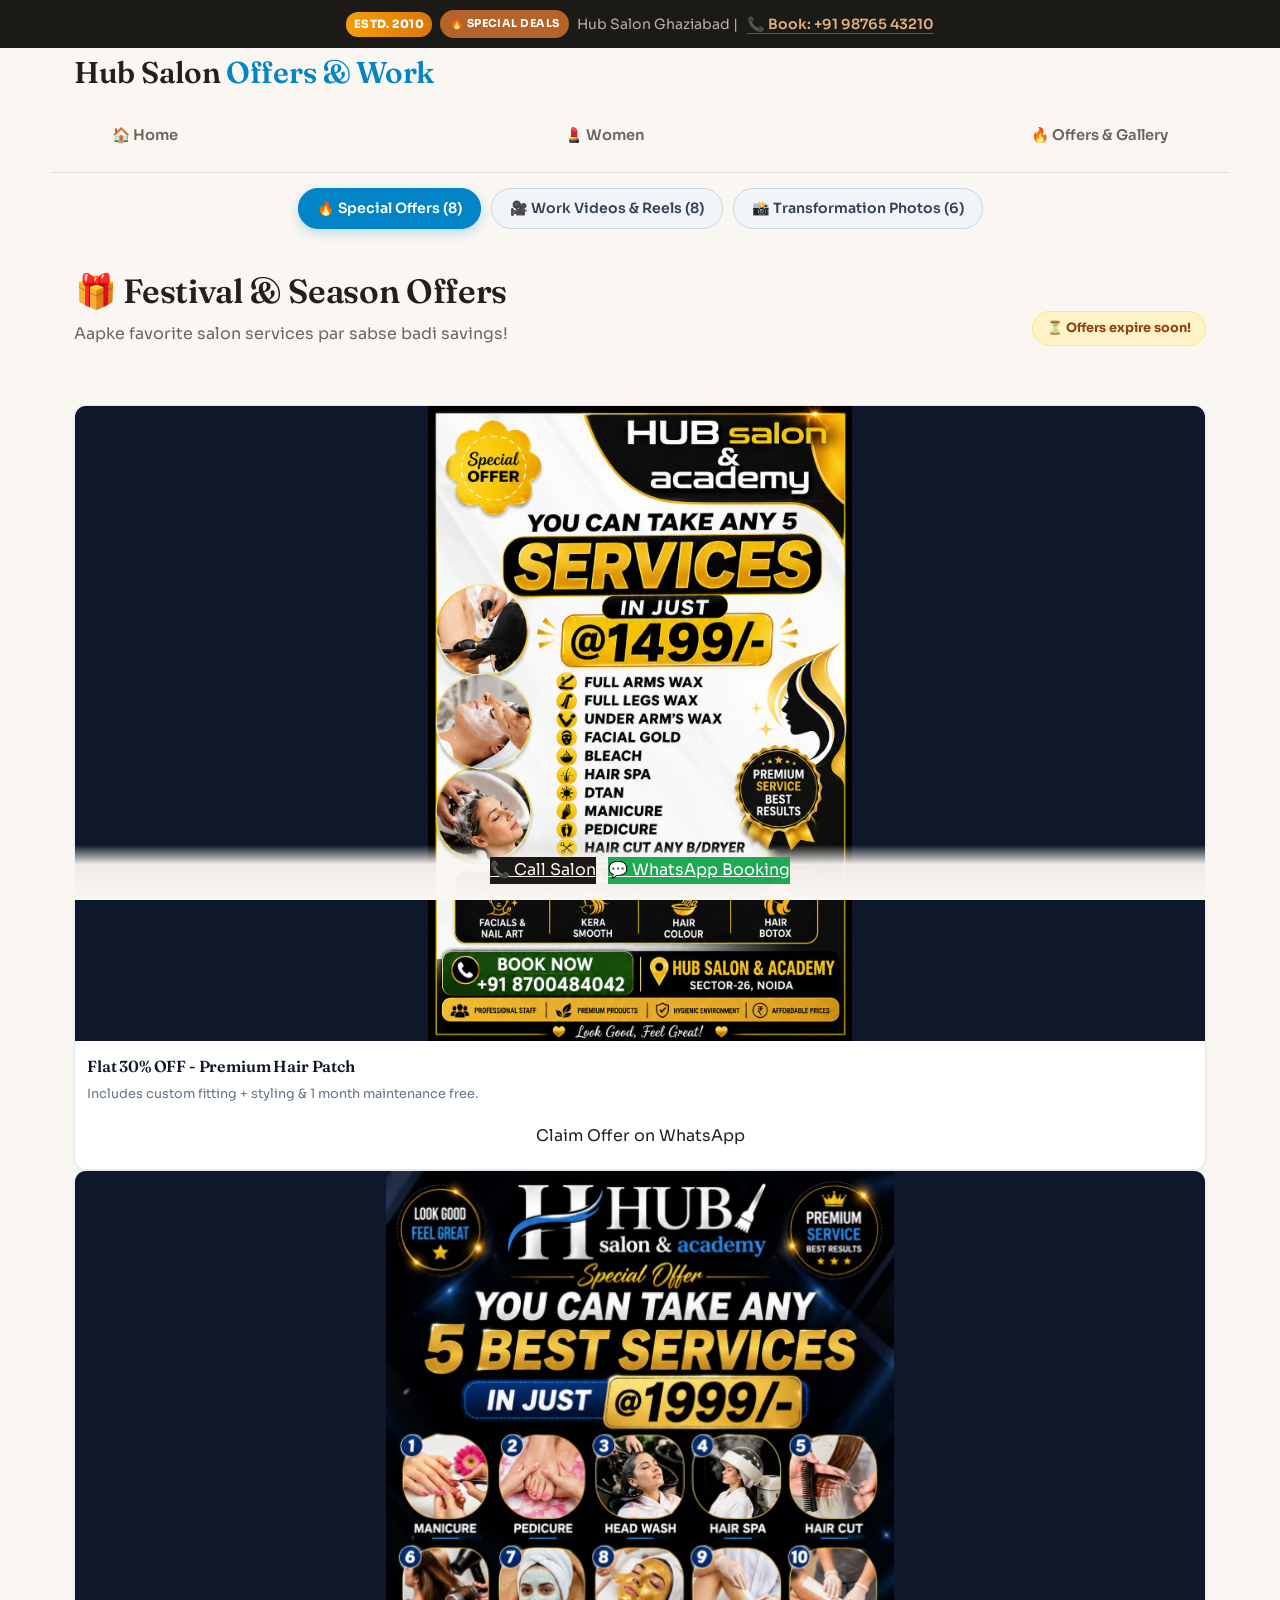
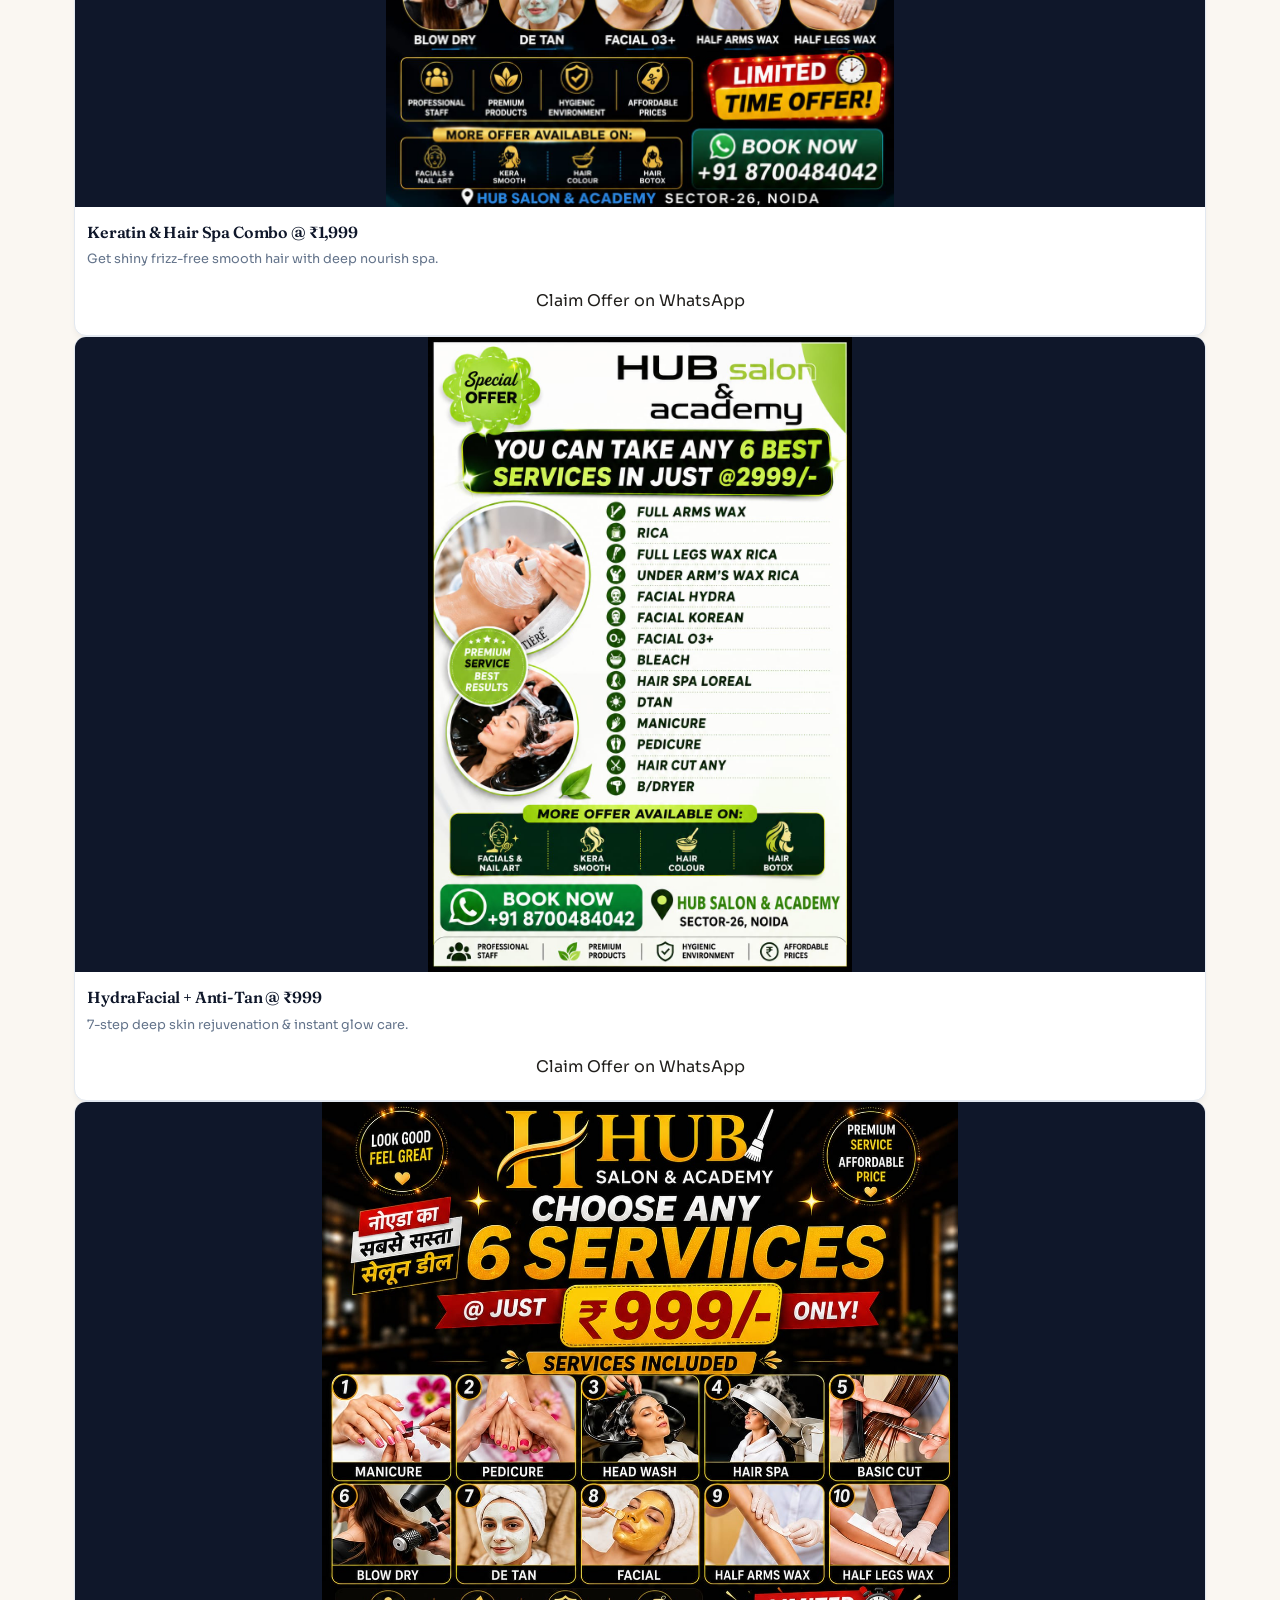
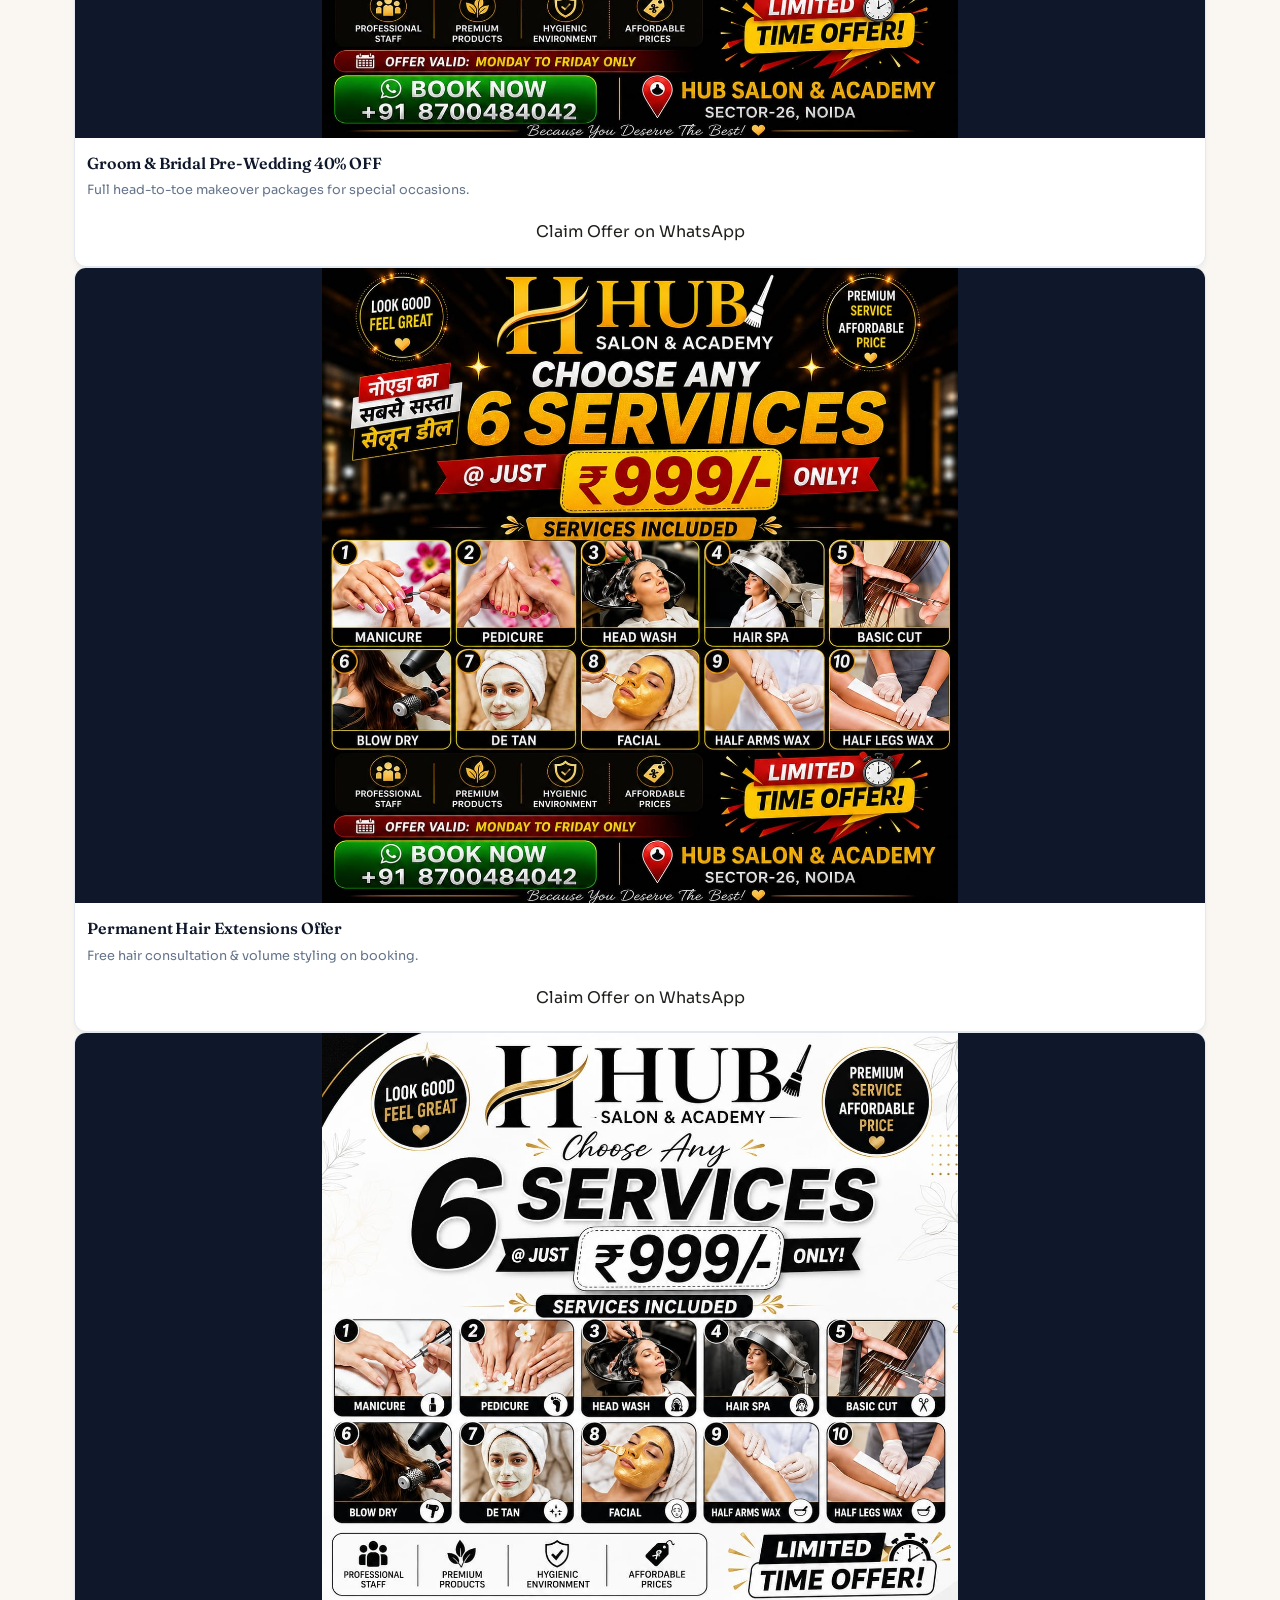
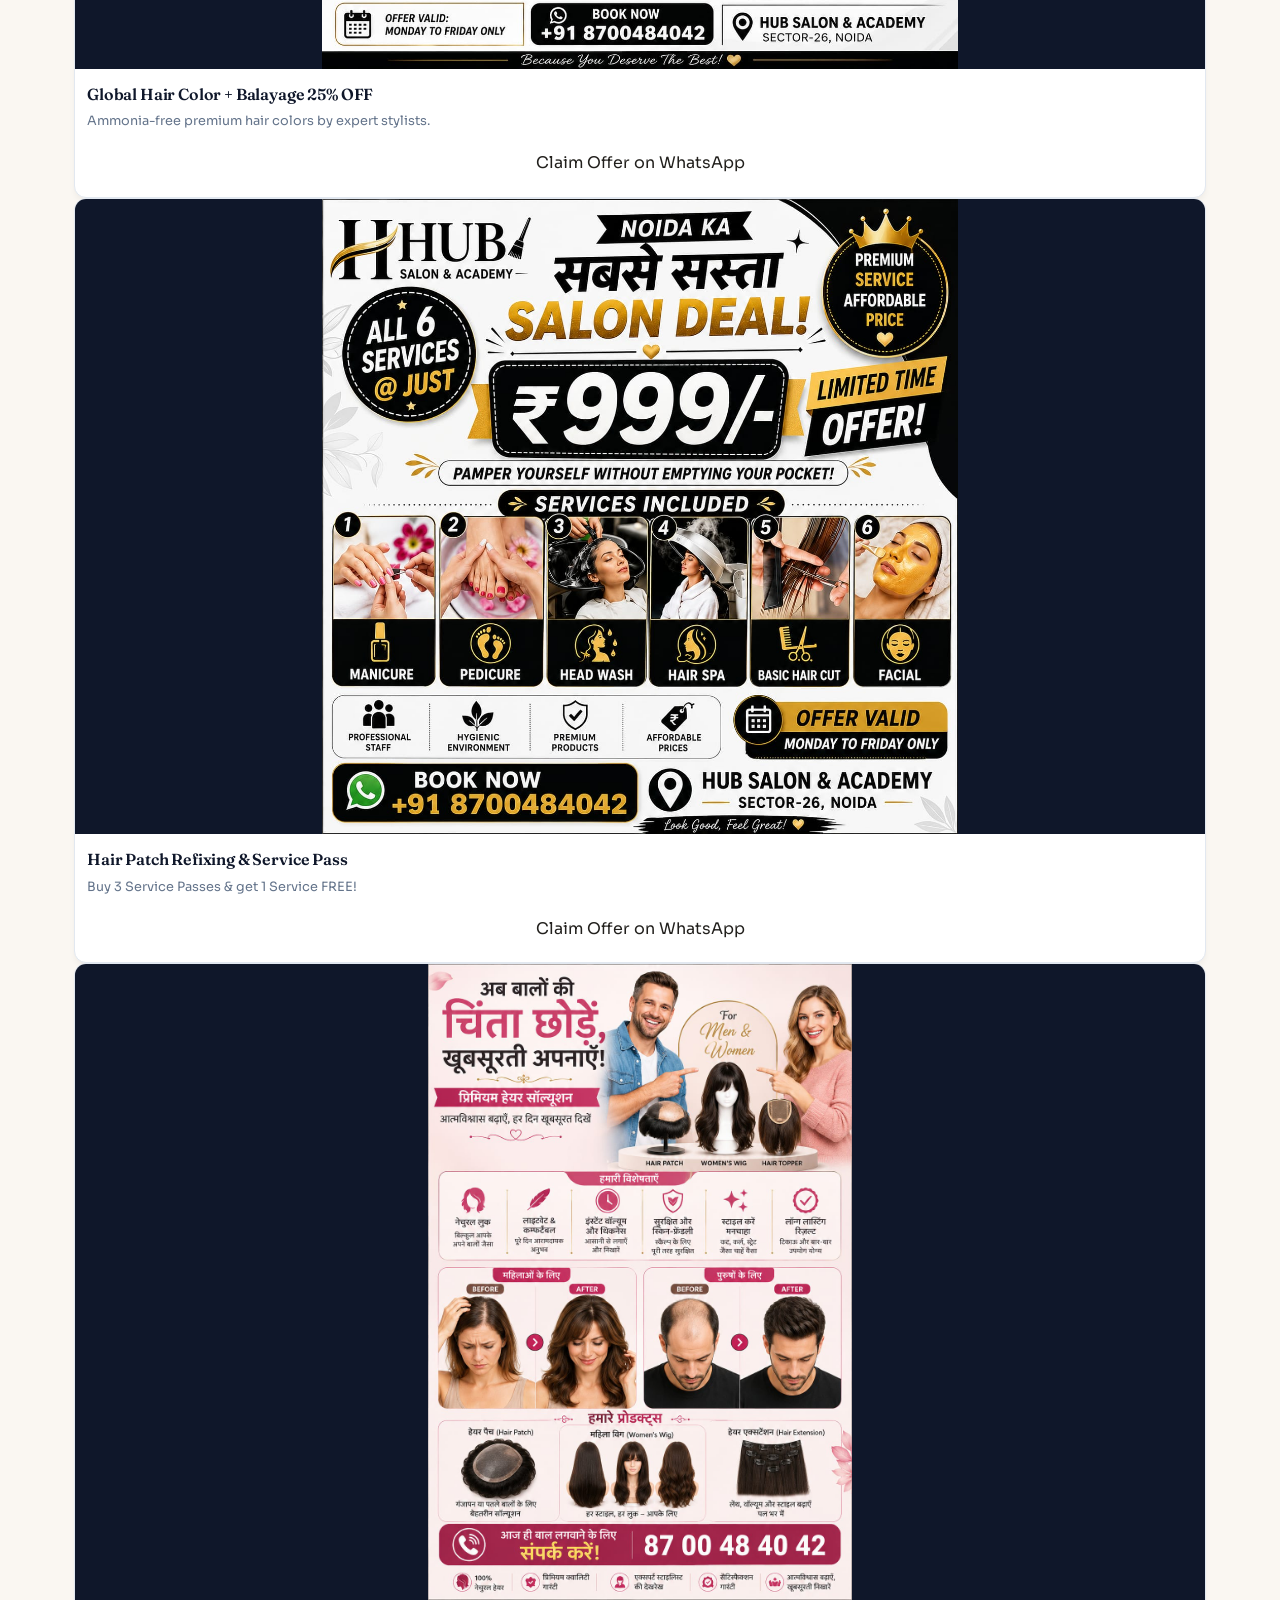
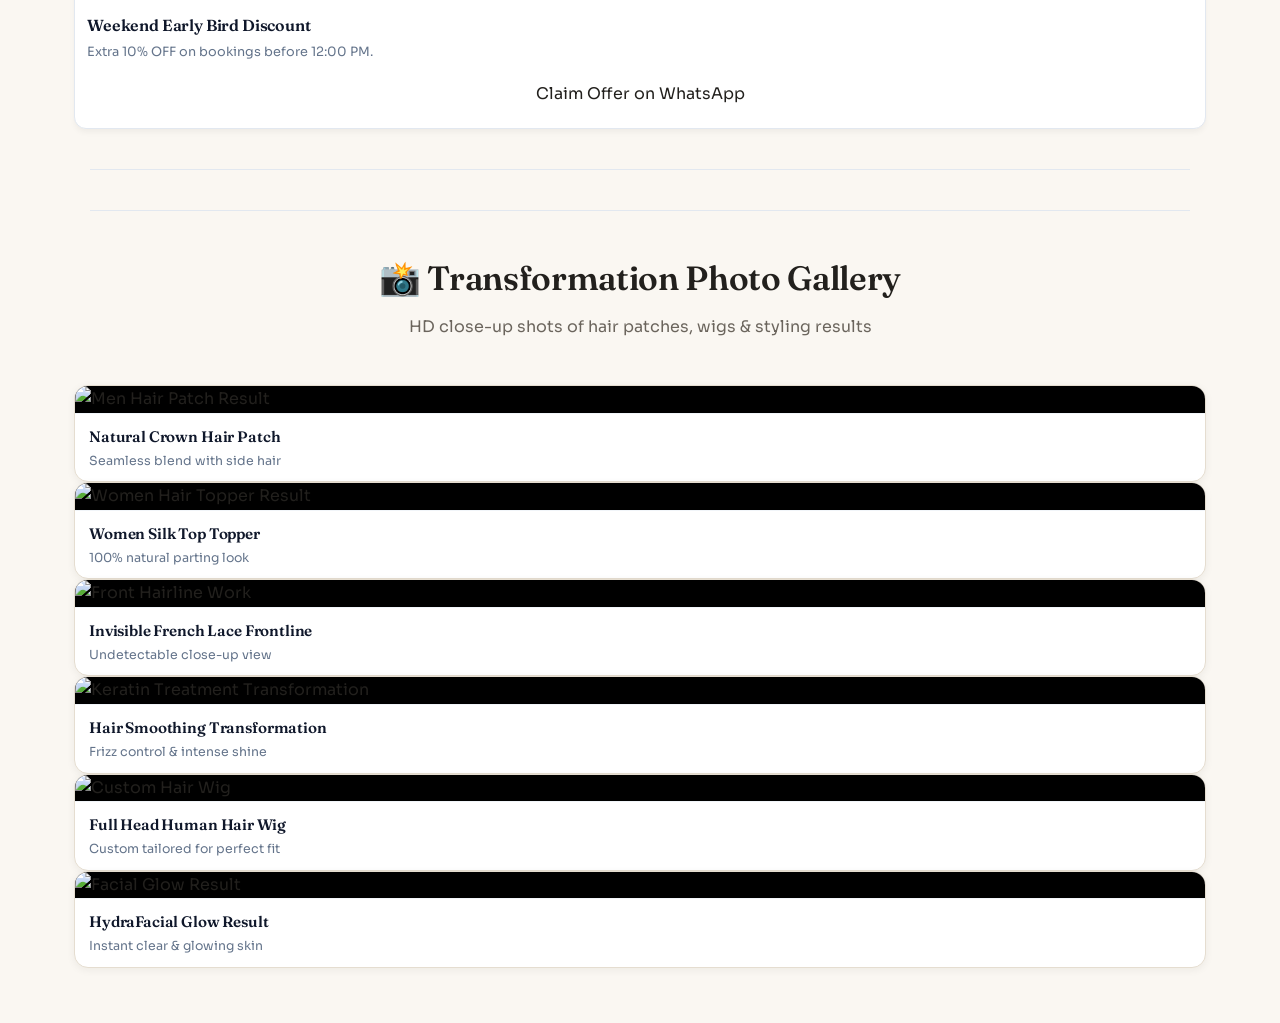
==== commit d1e81fee: "updated index.html, women.html and style.css and added some features" ====
--- a/offers.html
+++ b/offers.html
@@ -1,69 +1,461 @@
 <!DOCTYPE html>
-<html lang="hi">
-
+<html lang="en">
 <head>
   <meta charset="UTF-8">
   <meta name="viewport" content="width=device-width, initial-scale=1.0">
-  <title>Special Offers & Discounts | Hub Hair Patch</title>
+  <title>Exclusive Offers & Work Gallery | Hub Salon</title>
+  <!-- Dost ki main CSS file -->
   <link rel="stylesheet" href="style.css">
+  <style>
+    /* Premium Offer & Video Gallery Custom Enhancements */
+    .filter-tabs {
+      display: flex;
+      gap: 10px;
+      justify-content: center;
+      margin: 15px 0 25px 0;
+      flex-wrap: wrap;
+    }
+    .tab-btn {
+      background: #f1f5f9;
+      color: #334155;
+      border: 1px solid #cbd5e1;
+      padding: 8px 18px;
+      border-radius: 20px;
+      font-weight: 600;
+      font-size: 0.88rem;
+      cursor: pointer;
+      transition: all 0.2s ease;
+      text-decoration: none;
+    }
+    .tab-btn.active, .tab-btn:hover {
+      background: #0284c7;
+      color: #ffffff;
+      border-color: #0284c7;
+      box-shadow: 0 4px 12px rgba(2, 132, 199, 0.25);
+    }
+    
+    /* Smart Banner Fitting (No Content Cut) */
+    .offer-banner-card {
+      background: #ffffff;
+      border-radius: 12px;
+      border: 1px solid #e2e8f0;
+      overflow: hidden;
+      box-shadow: 0 4px 6px -1px rgba(0, 0, 0, 0.05);
+      transition: transform 0.2s ease, box-shadow 0.2s ease;
+    }
+    .offer-banner-card:hover {
+      transform: translateY(-3px);
+      box-shadow: 0 10px 15px -3px rgba(0, 0, 0, 0.1);
+    }
+    .banner-img-wrapper {
+      width: 100%;
+      aspect-ratio: 16 / 9;
+      background: #0f172a;
+      display: flex;
+      align-items: center;
+      justify-content: center;
+      overflow: hidden;
+    }
+    .banner-img-wrapper img {
+      width: 100%;
+      height: 100%;
+      object-fit: contain; /* Full image visible, content safe */
+    }
+
+    /* Reel / Shorts Vertical Video Card Style (9:16 Ratio) */
+    .reel-card {
+      background: #000;
+      border-radius: 16px;
+      overflow: hidden;
+      position: relative;
+      border: 1px solid #334155;
+      box-shadow: 0 6px 16px rgba(0,0,0,0.15);
+    }
+    .reel-wrapper {
+      width: 100%;
+      aspect-ratio: 9 / 16;
+      position: relative;
+      background: #090d16;
+    }
+    .reel-wrapper video {
+      width: 100%;
+      height: 100%;
+      object-fit: cover;
+      display: block;
+    }
+    .reel-badge {
+      position: absolute;
+      top: 10px;
+      left: 10px;
+      background: rgba(0, 0, 0, 0.65);
+      backdrop-filter: blur(4px);
+      color: #fff;
+      padding: 4px 10px;
+      border-radius: 12px;
+      font-size: 0.75rem;
+      font-weight: 700;
+      z-index: 2;
+      border: 1px solid rgba(255, 255, 255, 0.2);
+    }
+    .reel-info-overlay {
+      position: absolute;
+      bottom: 0;
+      left: 0;
+      right: 0;
+      padding: 15px 12px 12px 12px;
+      background: linear-gradient(to top, rgba(0,0,0,0.9) 0%, rgba(0,0,0,0) 100%);
+      color: #fff;
+      z-index: 2;
+    }
+  </style>
 </head>
-
-<body class="offers-page">
-
-  <header class="offers-header">
-    <div class="container offers-header-inner">
-      <a href="index.html" class="back-btn">← Back to Home</a>
-      <div class="offers-intro">
-        <span class="badge">Special Offers</span>
-        <h1>Exclusive Salon Offers</h1>
-        <p>Limited-time discounts on hair patch, wigs, and beauty services.</p>
-      </div>
-    </div>
+<body>
+
+  <!-- Top Announcement Bar -->
+  <div class="top-fixed-bar">
+    <div style="display: flex; align-items: center; justify-content: center; gap: 8px; flex-wrap: wrap;">
+      <span class="pulse-badge" style="background: linear-gradient(90deg, #f59e0b, #d97706); color: #ffffff; font-weight: 800; padding: 3px 8px; border-radius: 12px; font-size: 0.72rem;">ESTD. 2010</span>
+      <span class="pulse-badge">🔥 SPECIAL DEALS</span>
+      <p class="bar-text" style="margin: 0;">Hub Salon Ghaziabad | <a href="tel:+919876543210" class="bar-call-btn">📞 Book: +91 98765 43210</a></p>
+    </div>
+  </div>
+
+  <!-- Main Header -->
+  <header class="container main-header">
+    <div class="logo">
+      <h2>Hub Salon <span style="color: #0284c7;">Offers & Work</span></h2>
+    </div>
+    <nav class="nav-links">
+      <a href="index.html">🏠 Home</a>
+      <a href="women.html">💄 Women</a>
+      <a href="offers.html" class="active">🔥 Offers & Gallery</a>
+    </nav>
   </header>
 
-  <main class="offers-page-main">
-    <div class="container">
-      <div class="offers-grid">
-        <article class="offer-card">
-          <div class="offer-media">
-            <img src="images/patch.jpeg" alt="Hair Patch Special Offer" loading="lazy">
-          </div>
-          <div class="offer-content">
-            <span class="offer-badge">Hot Deal</span>
-            <h3>Hair Patch Special</h3>
-            <p>Premium natural hair patch solutions starting from ₹2,999 with custom fitting and styling.</p>
-            <div class="offer-price">Starting at ₹2,999</div>
-            <a href="https://wa.me/919876543210?text=Hi,%20I%20want%20to%20claim%20Offer%201" target="_blank"
-              class="claim-btn">
-              Claim on WhatsApp
-            </a>
-          </div>
-        </article>
-
-        <article class="offer-card">
-          <div class="offer-media">
-            <img src="images/g1.jpeg" alt="Ladies Wig Discount" loading="lazy">
-          </div>
-          <div class="offer-content">
-            <span class="offer-badge">Limited Time</span>
-            <h3>Ladies Wig Deal</h3>
-            <p>Affordable premium wigs starting from ₹5,999 with a polished finish and comfort-first fit.</p>
-            <div class="offer-price">Starting at ₹5,999</div>
-            <a href="https://wa.me/918700484042?text=Hi,%20I%20want%20to%20claim%20Offer%202" target="_blank"
-              class="claim-btn">
-              Claim on WhatsApp
-            </a>
-          </div>
-        </article>
-      </div>
-    </div>
-  </main>
-
+  <!-- Quick Filter Bar -->
+  <div class="container">
+    <div class="filter-tabs">
+      <a href="#offers-section" class="tab-btn active">🔥 Special Offers (8)</a>
+      <a href="#videos-section" class="tab-btn">🎥 Work Videos & Reels (8)</a>
+      <a href="#photos-section" class="tab-btn">📸 Transformation Photos (6)</a>
+    </div>
+  </div>
+
+  <!-- SECTION 1: OFFERS BANNERS (7-8 BANNERS GRID) -->
+  <section id="offers-section" class="container gallery-highlights-section" style="padding-top: 10px;">
+    <div style="display: flex; justify-content: space-between; align-items: center; flex-wrap: wrap; margin-bottom: 12px;">
+      <div>
+        <h2 class="section-title" style="margin-bottom: 2px;">🎁 Festival & Season Offers</h2>
+        <p class="section-subtitle">Aapke favorite salon services par sabse badi savings!</p>
+      </div>
+      <div style="background: #fef3c7; color: #92400e; border: 1px solid #fde68a; padding: 6px 14px; border-radius: 20px; font-weight: 700; font-size: 0.8rem;">
+        ⏳ Offers expire soon!
+      </div>
+    </div>
+
+    <!-- 8 Offer Cards Grid -->
+    <div class="gallery-grid-box" style="grid-template-columns: repeat(auto-fill, minmax(280px, 1fr));">
+      
+      <!-- Offer 1 -->
+      <div class="offer-banner-card">
+        <div class="banner-img-wrapper">
+          <img src="images/offer1.jpeg" alt="Festival Hair Patch Package" loading="lazy">
+        </div>
+        <div style="padding: 12px;">
+          <h3 style="margin: 0 0 4px 0; font-size: 1rem; color: #0f172a;">Flat 30% OFF - Premium Hair Patch</h3>
+          <p style="margin: 0 0 10px 0; font-size: 0.8rem; color: #64748b;">Includes custom fitting + styling & 1 month maintenance free.</p>
+          <a href="https://wa.me/918700484042?text=I%20want%20to%20claim%2030%25%20OFF%20Hair%20Patch%20Offer" class="claim-wa-btn" style="display: block; text-align: center; text-decoration: none; padding: 8px;">Claim Offer on WhatsApp</a>
+        </div>
+      </div>
+
+      <!-- Offer 2 -->
+      <div class="offer-banner-card">
+        <div class="banner-img-wrapper">
+          <img src="images/offer-2.jpeg" alt="Keratin Smooth Combo" loading="lazy">
+        </div>
+        <div style="padding: 12px;">
+          <h3 style="margin: 0 0 4px 0; font-size: 1rem; color: #0f172a;">Keratin & Hair Spa Combo @ ₹1,999</h3>
+          <p style="margin: 0 0 10px 0; font-size: 0.8rem; color: #64748b;">Get shiny frizz-free smooth hair with deep nourish spa.</p>
+          <a href="https://wa.me/918700484042?text=Claiming%20Keratin%20Combo%201999" class="claim-wa-btn" style="display: block; text-align: center; text-decoration: none; padding: 8px;">Claim Offer on WhatsApp</a>
+        </div>
+      </div>
+
+      <!-- Offer 3 -->
+      <div class="offer-banner-card">
+        <div class="banner-img-wrapper">
+          <img src="images/offer-3.jpeg" alt="HydraFacial Glow Offer" loading="lazy">
+        </div>
+        <div style="padding: 12px;">
+          <h3 style="margin: 0 0 4px 0; font-size: 1rem; color: #0f172a;">HydraFacial + Anti-Tan @ ₹999</h3>
+          <p style="margin: 0 0 10px 0; font-size: 0.8rem; color: #64748b;">7-step deep skin rejuvenation & instant glow care.</p>
+          <a href="https://wa.me/918700484042?text=Claiming%20HydraFacial%20Offer" class="claim-wa-btn" style="display: block; text-align: center; text-decoration: none; padding: 8px;">Claim Offer on WhatsApp</a>
+        </div>
+      </div>
+
+      <!-- Offer 4 -->
+      <div class="offer-banner-card">
+        <div class="banner-img-wrapper">
+          <img src="images/offer-4.jpeg" alt="Bridal Grooming Offer" loading="lazy">
+        </div>
+        <div style="padding: 12px;">
+          <h3 style="margin: 0 0 4px 0; font-size: 1rem; color: #0f172a;">Groom & Bridal Pre-Wedding 40% OFF</h3>
+          <p style="margin: 0 0 10px 0; font-size: 0.8rem; color: #64748b;">Full head-to-toe makeover packages for special occasions.</p>
+          <a href="https://wa.me/918700484042?text=Claiming%20Bridal%20Groom%20Package" class="claim-wa-btn" style="display: block; text-align: center; text-decoration: none; padding: 8px;">Claim Offer on WhatsApp</a>
+        </div>
+      </div>
+
+      <!-- Offer 5 -->
+      <div class="offer-banner-card">
+        <div class="banner-img-wrapper">
+          <img src="images/offer-5.jpeg" alt="Hair Extension Special" loading="lazy">
+        </div>
+        <div style="padding: 12px;">
+          <h3 style="margin: 0 0 4px 0; font-size: 1rem; color: #0f172a;">Permanent Hair Extensions Offer</h3>
+          <p style="margin: 0 0 10px 0; font-size: 0.8rem; color: #64748b;">Free hair consultation & volume styling on booking.</p>
+          <a href="https://wa.me/918700484042?text=Claiming%20Extensions%20Offer" class="claim-wa-btn" style="display: block; text-align: center; text-decoration: none; padding: 8px;">Claim Offer on WhatsApp</a>
+        </div>
+      </div>
+
+      <!-- Offer 6 -->
+      <div class="offer-banner-card">
+        <div class="banner-img-wrapper">
+          <img src="images/offer-6.jpeg" alt="Hair Color & Highlights" loading="lazy">
+        </div>
+        <div style="padding: 12px;">
+          <h3 style="margin: 0 0 4px 0; font-size: 1rem; color: #0f172a;">Global Hair Color + Balayage 25% OFF</h3>
+          <p style="margin: 0 0 10px 0; font-size: 0.8rem; color: #64748b;">Ammonia-free premium hair colors by expert stylists.</p>
+          <a href="https://wa.me/918700484042?text=Claiming%20Hair%20Color%20Offer" class="claim-wa-btn" style="display: block; text-align: center; text-decoration: none; padding: 8px;">Claim Offer on WhatsApp</a>
+        </div>
+      </div>
+
+      <!-- Offer 7 -->
+      <div class="offer-banner-card">
+        <div class="banner-img-wrapper">
+          <img src="images/offer-7.jpeg" alt="Men Hair Patch Maintenance" loading="lazy">
+        </div>
+        <div style="padding: 12px;">
+          <h3 style="margin: 0 0 4px 0; font-size: 1rem; color: #0f172a;">Hair Patch Refixing & Service Pass</h3>
+          <p style="margin: 0 0 10px 0; font-size: 0.8rem; color: #64748b;">Buy 3 Service Passes & get 1 Service FREE!</p>
+          <a href="https://wa.me/8700484042?text=Claiming%20Patch%20Maintenance%20Offer" class="claim-wa-btn" style="display: block; text-align: center; text-decoration: none; padding: 8px;">Claim Offer on WhatsApp</a>
+        </div>
+      </div>
+
+      <!-- Offer 8 -->
+      <div class="offer-banner-card">
+        <div class="banner-img-wrapper">
+          <img src="images/offer-8.jpeg" alt="Weekend Special Discount" loading="lazy">
+        </div>
+        <div style="padding: 12px;">
+          <h3 style="margin: 0 0 4px 0; font-size: 1rem; color: #0f172a;">Weekend Early Bird Discount</h3>
+          <p style="margin: 0 0 10px 0; font-size: 0.8rem; color: #64748b;">Extra 10% OFF on bookings before 12:00 PM.</p>
+          <a href="https://wa.me/918700484042?text=Claiming%20Weekend%20Early%20Bird" class="claim-wa-btn" style="display: block; text-align: center; text-decoration: none; padding: 8px;">Claim Offer on WhatsApp</a>
+        </div>
+      </div>
+
+    </div>
+  </section>
+
+  <hr style="border: 0; height: 1px; background: #e2e8f0; margin: 40px auto; max-width: 1100px;">
+
+  <!-- SECTION 2: REEL FORMAT WORK VIDEOS (8-10 REELS GRID) -->
+  <!-- <section id="videos-section" class="container gallery-highlights-section">
+    <h2 class="section-title">🎬 Real Customer Work Videos (Reels)</h2>
+    <p class="section-subtitle">Watch live transformations, client reactions & invisible hair patch results</p> -->
+
+    <!-- 8 Vertical Reels Grid -->
+    <!-- <div class="gallery-grid-box" style="grid-template-columns: repeat(auto-fill, minmax(220px, 1fr));"> -->
+      
+      <!-- Video Reel 1 -->
+      <!-- <div class="reel-card">
+        <div class="reel-wrapper">
+          <span class="reel-badge">▶ Hair Patch</span>
+          <video controls preload="metadata" poster="images/video-thumb-1.jpg">
+            <source src="videos/reel-1.mp4" type="video/mp4">
+            Your browser does not support the video tag.
+          </video>
+          <div class="reel-info-overlay">
+            <p style="margin: 0; font-size: 0.85rem; font-weight: 700;">Unbelievable Frontline Hairline</p>
+          </div>
+        </div>
+      </div> -->
+
+      <!-- Video Reel 2 -->
+      <!-- <div class="reel-card">
+        <div class="reel-wrapper">
+          <span class="reel-badge">▶ Women Extensions</span>
+          <video controls preload="metadata" poster="images/video-thumb-2.jpg">
+            <source src="videos/reel-2.mp4" type="video/mp4">
+          </video>
+          <div class="reel-info-overlay">
+            <p style="margin: 0; font-size: 0.85rem; font-weight: 700;">Instant Hair Volume Magic</p>
+          </div>
+        </div>
+      </div> -->
+
+      <!-- Video Reel 3 -->
+      <!-- <div class="reel-card">
+        <div class="reel-wrapper">
+          <span class="reel-badge">▶ Before / After</span>
+          <video controls preload="metadata" poster="images/video-thumb-3.jpg">
+            <source src="videos/reel-3.mp4" type="video/mp4">
+          </video>
+          <div class="reel-info-overlay">
+            <p style="margin: 0; font-size: 0.85rem; font-weight: 700;">10 Years Younger Look!</p>
+          </div>
+        </div>
+      </div> -->
+
+      <!-- Video Reel 4 -->
+      <!-- <div class="reel-card">
+        <div class="reel-wrapper">
+          <span class="reel-badge">▶ Keratin Smooth</span>
+          <video controls preload="metadata" poster="images/video-thumb-4.jpg">
+            <source src="videos/reel-4.mp4" type="video/mp4">
+          </video>
+          <div class="reel-info-overlay">
+            <p style="margin: 0; font-size: 0.85rem; font-weight: 700;">Silky Frizz-Free Shine</p>
+          </div>
+        </div>
+      </div> -->
+
+      <!-- Video Reel 5 -->
+      <!-- <div class="reel-card">
+        <div class="reel-wrapper">
+          <span class="reel-badge">▶ Hair Wig Fitting</span>
+          <video controls preload="metadata" poster="images/video-thumb-5.jpg">
+            <source src="videos/reel-5.mp4" type="video/mp4">
+          </video>
+          <div class="reel-info-overlay">
+            <p style="margin: 0; font-size: 0.85rem; font-weight: 700;">100% Breathable Mesh Wig</p>
+          </div>
+        </div>
+      </div> -->
+
+      <!-- Video Reel 6 -->
+      <!-- <div class="reel-card">
+        <div class="reel-wrapper">
+          <span class="reel-badge">▶ Client Review</span>
+          <video controls preload="metadata" poster="images/video-thumb-6.jpg">
+            <source src="videos/reel-6.mp4" type="video/mp4">
+          </video>
+          <div class="reel-info-overlay">
+            <p style="margin: 0; font-size: 0.85rem; font-weight: 700;">Happy Customer Feedback</p>
+          </div>
+        </div>
+      </div> -->
+
+      <!-- Video Reel 7 -->
+      <!-- <div class="reel-card">
+        <div class="reel-wrapper">
+          <span class="reel-badge">▶ HydraFacial</span>
+          <video controls preload="metadata" poster="images/video-thumb-7.jpg">
+            <source src="videos/reel-7.mp4" type="video/mp4">
+          </video>
+          <div class="reel-info-overlay">
+            <p style="margin: 0; font-size: 0.85rem; font-weight: 700;">Glow Skin Treatment Process</p>
+          </div>
+        </div>
+      </div> -->
+
+      <!-- Video Reel 8 -->
+      <!-- <div class="reel-card">
+        <div class="reel-wrapper">
+          <span class="reel-badge">▶ Hair Patch Refix</span>
+          <video controls preload="metadata" poster="images/video-thumb-8.jpg">
+            <source src="videos/reel-8.mp4" type="video/mp4">
+          </video>
+          <div class="reel-info-overlay">
+            <p style="margin: 0; font-size: 0.85rem; font-weight: 700;">Quick Cleaning & Servicing</p>
+          </div>
+        </div>
+      </div>
+
+    </div>
+  </section> -->
+
+  <hr style="border: 0; height: 1px; background: #e2e8f0; margin: 40px auto; max-width: 1100px;">
+
+  <!-- SECTION 3: WORK PHOTOS (6 BEFORE/AFTER PHOTOS) -->
+  <section id="photos-section" class="container gallery-highlights-section">
+    <h2 class="section-title">📸 Transformation Photo Gallery</h2>
+    <p class="section-subtitle">HD close-up shots of hair patches, wigs & styling results</p>
+
+    <div class="gallery-grid-box" style="grid-template-columns: repeat(auto-fill, minmax(260px, 1fr)); align-items: start;">
+      
+      <!-- Photo 1 -->
+      <div class="gallery-card" style="padding: 0; overflow: hidden;">
+        <div style="width: 100%; background: #000;">
+          <img src="images/work-photo-1.jpg" alt="Men Hair Patch Result" style="width: 100%; height: auto; display: block; object-fit: contain;" loading="lazy">
+        </div>
+        <div style="padding: 10px 14px; border-top: 1px solid #f1f5f9;">
+          <h3 style="margin: 0; font-size: 0.95rem; color: #0f172a;">Natural Crown Hair Patch</h3>
+          <p style="margin: 2px 0 0 0; font-size: 0.78rem; color: #64748b;">Seamless blend with side hair</p>
+        </div>
+      </div>
+
+      <!-- Photo 2 -->
+      <div class="gallery-card" style="padding: 0; overflow: hidden;">
+        <div style="width: 100%; background: #000;">
+          <img src="images/work-photo-2.jpg" alt="Women Hair Topper Result" style="width: 100%; height: auto; display: block; object-fit: contain;" loading="lazy">
+        </div>
+        <div style="padding: 10px 14px; border-top: 1px solid #f1f5f9;">
+          <h3 style="margin: 0; font-size: 0.95rem; color: #0f172a;">Women Silk Top Topper</h3>
+          <p style="margin: 2px 0 0 0; font-size: 0.78rem; color: #64748b;">100% natural parting look</p>
+        </div>
+      </div>
+
+      <!-- Photo 3 -->
+      <div class="gallery-card" style="padding: 0; overflow: hidden;">
+        <div style="width: 100%; background: #000;">
+          <img src="images/work-photo-3.jpg" alt="Front Hairline Work" style="width: 100%; height: auto; display: block; object-fit: contain;" loading="lazy">
+        </div>
+        <div style="padding: 10px 14px; border-top: 1px solid #f1f5f9;">
+          <h3 style="margin: 0; font-size: 0.95rem; color: #0f172a;">Invisible French Lace Frontline</h3>
+          <p style="margin: 2px 0 0 0; font-size: 0.78rem; color: #64748b;">Undetectable close-up view</p>
+        </div>
+      </div>
+
+      <!-- Photo 4 -->
+      <div class="gallery-card" style="padding: 0; overflow: hidden;">
+        <div style="width: 100%; background: #000;">
+          <img src="images/work-photo-4.jpg" alt="Keratin Treatment Transformation" style="width: 100%; height: auto; display: block; object-fit: contain;" loading="lazy">
+        </div>
+        <div style="padding: 10px 14px; border-top: 1px solid #f1f5f9;">
+          <h3 style="margin: 0; font-size: 0.95rem; color: #0f172a;">Hair Smoothing Transformation</h3>
+          <p style="margin: 2px 0 0 0; font-size: 0.78rem; color: #64748b;">Frizz control & intense shine</p>
+        </div>
+      </div>
+
+      <!-- Photo 5 -->
+      <div class="gallery-card" style="padding: 0; overflow: hidden;">
+        <div style="width: 100%; background: #000;">
+          <img src="images/work-photo-5.jpg" alt="Custom Hair Wig" style="width: 100%; height: auto; display: block; object-fit: contain;" loading="lazy">
+        </div>
+        <div style="padding: 10px 14px; border-top: 1px solid #f1f5f9;">
+          <h3 style="margin: 0; font-size: 0.95rem; color: #0f172a;">Full Head Human Hair Wig</h3>
+          <p style="margin: 2px 0 0 0; font-size: 0.78rem; color: #64748b;">Custom tailored for perfect fit</p>
+        </div>
+      </div>
+
+      <!-- Photo 6 -->
+      <div class="gallery-card" style="padding: 0; overflow: hidden;">
+        <div style="width: 100%; background: #000;">
+          <img src="images/work-photo-6.jpg" alt="Facial Glow Result" style="width: 100%; height: auto; display: block; object-fit: contain;" loading="lazy">
+        </div>
+        <div style="padding: 10px 14px; border-top: 1px solid #f1f5f9;">
+          <h3 style="margin: 0; font-size: 0.95rem; color: #0f172a;">HydraFacial Glow Result</h3>
+          <p style="margin: 2px 0 0 0; font-size: 0.78rem; color: #64748b;">Instant clear & glowing skin</p>
+        </div>
+      </div>
+
+    </div>
+  </section>
+
+  <!-- Floating Sticky Booking Bar for Mobile -->
   <div class="sticky-bottom-bar">
-    <a href="tel:+918700484042" class="sticky-btn sticky-call">📞 Call Now</a>
-    <a href="https://wa.me/918700484042" target="_blank" class="sticky-btn sticky-wa">💬 WhatsApp</a>
+    <a href="tel:+918700484042" class="sticky-call">📞 Call Salon</a>
+    <a href="https://wa.me/918700484042?text=Hi,%20I%20saw%20your%20offers%20page%20and%20want%20to%20book%20an%20appointment" class="sticky-wa">💬 WhatsApp Booking</a>
   </div>
 
 </body>
-
 </html>
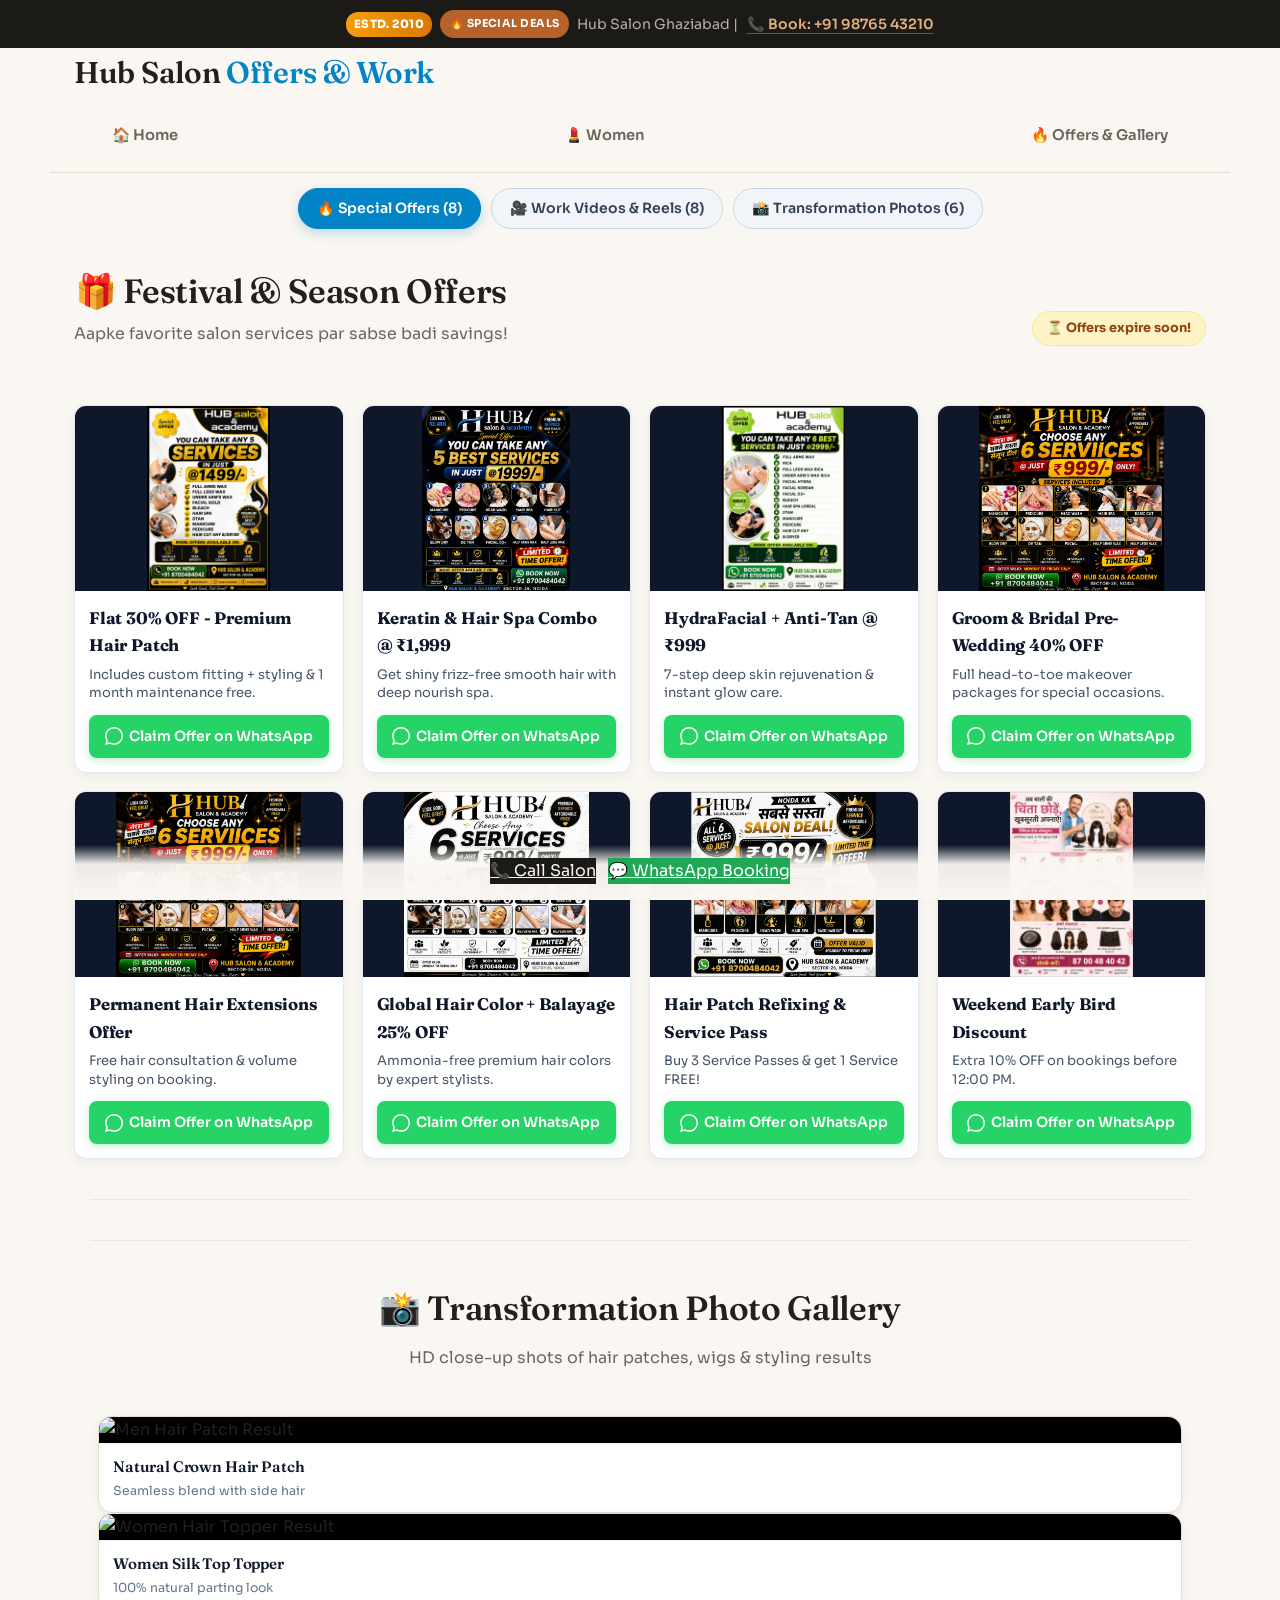
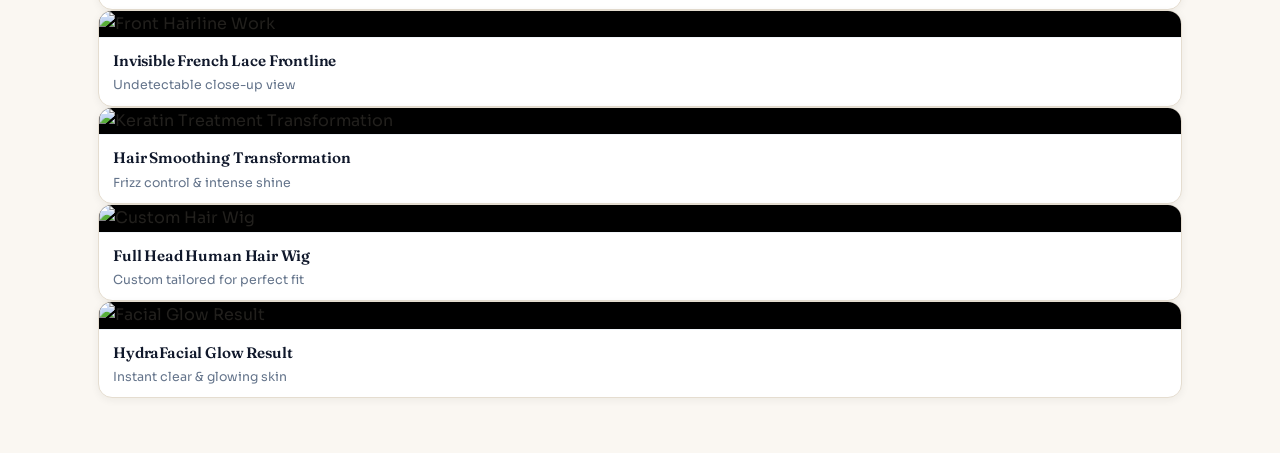
==== commit 6587b820: "updated  women.html" ====
--- a/offers.html
+++ b/offers.html
@@ -153,108 +153,131 @@
       </div>
     </div>
 
-    <!-- 8 Offer Cards Grid -->
-    <div class="gallery-grid-box" style="grid-template-columns: repeat(auto-fill, minmax(280px, 1fr));">
+<!-- 8 Offer Cards Grid -->
+    <div class="gallery-grid-box" style="display: grid; grid-template-columns: repeat(auto-fill, minmax(260px, 1fr)); gap: 18px;">
       
       <!-- Offer 1 -->
-      <div class="offer-banner-card">
-        <div class="banner-img-wrapper">
-          <img src="images/offer1.jpeg" alt="Festival Hair Patch Package" loading="lazy">
-        </div>
-        <div style="padding: 12px;">
-          <h3 style="margin: 0 0 4px 0; font-size: 1rem; color: #0f172a;">Flat 30% OFF - Premium Hair Patch</h3>
-          <p style="margin: 0 0 10px 0; font-size: 0.8rem; color: #64748b;">Includes custom fitting + styling & 1 month maintenance free.</p>
-          <a href="https://wa.me/918700484042?text=I%20want%20to%20claim%2030%25%20OFF%20Hair%20Patch%20Offer" class="claim-wa-btn" style="display: block; text-align: center; text-decoration: none; padding: 8px;">Claim Offer on WhatsApp</a>
+      <div class="offer-banner-card" style="border-radius: 12px; overflow: hidden; display: flex; flex-direction: column; background: #ffffff; border: 1px solid #e2e8f0; box-shadow: 0 4px 12px rgba(0,0,0,0.05); transition: transform 0.2s ease;">
+        <div class="banner-img-wrapper" style="width: 100%; height: 185px; overflow: hidden; background: #0f172a; display: flex; align-items: center; justify-content: center;">
+          <img src="images/offer1.jpeg" alt="Festival Hair Patch Package" loading="lazy" style="max-width: 100%; max-height: 100%; object-fit: contain; display: block;">
+        </div>
+        <div style="padding: 14px; display: flex; flex-direction: column; flex-grow: 1;">
+          <h3 style="margin: 0 0 6px 0; font-size: 1.05rem; color: #0f172a; font-weight: 700;">Flat 30% OFF - Premium Hair Patch</h3>
+          <p style="margin: 0 0 12px 0; font-size: 0.82rem; color: #475569; line-height: 1.4; flex-grow: 1;">Includes custom fitting + styling & 1 month maintenance free.</p>
+          <a href="https://wa.me/918700484042?text=I%20want%20to%20claim%2030%25%20OFF%20Hair%20Patch%20Offer" class="claim-wa-btn" style="display: flex; align-items: center; justify-content: center; gap: 6px; text-align: center; text-decoration: none; padding: 10px 14px; font-size: 0.88rem; font-weight: 600; background-color: #25D366; color: #ffffff; border-radius: 8px; box-shadow: 0 2px 8px rgba(37,211,102,0.3);">
+            <svg style="width:18px;height:18px;fill:currentColor" viewBox="0 0 24 24"><path d="M.057 24l1.687-6.163c-1.041-1.804-1.588-3.849-1.587-5.946.003-6.556 5.338-11.891 11.893-11.891 3.181.001 6.167 1.24 8.413 3.488 2.245 2.248 3.481 5.236 3.48 8.414-.003 6.557-5.338 11.892-11.893 11.892-1.99-.001-3.951-.5-5.688-1.448l-6.305 1.654zm6.597-3.807c1.676.995 3.276 1.591 5.392 1.592 5.448 0 9.886-4.434 9.889-9.885.002-5.462-4.415-9.89-9.881-9.892-5.452 0-9.887 4.434-9.889 9.884-.001 2.225.651 3.891 1.746 5.634l-.999 3.648 3.742-.981z"/></svg>
+            Claim Offer on WhatsApp
+          </a>
         </div>
       </div>
 
       <!-- Offer 2 -->
-      <div class="offer-banner-card">
-        <div class="banner-img-wrapper">
-          <img src="images/offer-2.jpeg" alt="Keratin Smooth Combo" loading="lazy">
-        </div>
-        <div style="padding: 12px;">
-          <h3 style="margin: 0 0 4px 0; font-size: 1rem; color: #0f172a;">Keratin & Hair Spa Combo @ ₹1,999</h3>
-          <p style="margin: 0 0 10px 0; font-size: 0.8rem; color: #64748b;">Get shiny frizz-free smooth hair with deep nourish spa.</p>
-          <a href="https://wa.me/918700484042?text=Claiming%20Keratin%20Combo%201999" class="claim-wa-btn" style="display: block; text-align: center; text-decoration: none; padding: 8px;">Claim Offer on WhatsApp</a>
+      <div class="offer-banner-card" style="border-radius: 12px; overflow: hidden; display: flex; flex-direction: column; background: #ffffff; border: 1px solid #e2e8f0; box-shadow: 0 4px 12px rgba(0,0,0,0.05); transition: transform 0.2s ease;">
+        <div class="banner-img-wrapper" style="width: 100%; height: 185px; overflow: hidden; background: #0f172a; display: flex; align-items: center; justify-content: center;">
+          <img src="images/offer-2.jpeg" alt="Keratin Smooth Combo" loading="lazy" style="max-width: 100%; max-height: 100%; object-fit: contain; display: block;">
+        </div>
+        <div style="padding: 14px; display: flex; flex-direction: column; flex-grow: 1;">
+          <h3 style="margin: 0 0 6px 0; font-size: 1.05rem; color: #0f172a; font-weight: 700;">Keratin & Hair Spa Combo @ ₹1,999</h3>
+          <p style="margin: 0 0 12px 0; font-size: 0.82rem; color: #475569; line-height: 1.4; flex-grow: 1;">Get shiny frizz-free smooth hair with deep nourish spa.</p>
+          <a href="https://wa.me/918700484042?text=Claiming%20Keratin%20Combo%201999" class="claim-wa-btn" style="display: flex; align-items: center; justify-content: center; gap: 6px; text-align: center; text-decoration: none; padding: 10px 14px; font-size: 0.88rem; font-weight: 600; background-color: #25D366; color: #ffffff; border-radius: 8px; box-shadow: 0 2px 8px rgba(37,211,102,0.3);">
+            <svg style="width:18px;height:18px;fill:currentColor" viewBox="0 0 24 24"><path d="M.057 24l1.687-6.163c-1.041-1.804-1.588-3.849-1.587-5.946.003-6.556 5.338-11.891 11.893-11.891 3.181.001 6.167 1.24 8.413 3.488 2.245 2.248 3.481 5.236 3.48 8.414-.003 6.557-5.338 11.892-11.893 11.892-1.99-.001-3.951-.5-5.688-1.448l-6.305 1.654zm6.597-3.807c1.676.995 3.276 1.591 5.392 1.592 5.448 0 9.886-4.434 9.889-9.885.002-5.462-4.415-9.89-9.881-9.892-5.452 0-9.887 4.434-9.889 9.884-.001 2.225.651 3.891 1.746 5.634l-.999 3.648 3.742-.981z"/></svg>
+            Claim Offer on WhatsApp
+          </a>
         </div>
       </div>
 
       <!-- Offer 3 -->
-      <div class="offer-banner-card">
-        <div class="banner-img-wrapper">
-          <img src="images/offer-3.jpeg" alt="HydraFacial Glow Offer" loading="lazy">
-        </div>
-        <div style="padding: 12px;">
-          <h3 style="margin: 0 0 4px 0; font-size: 1rem; color: #0f172a;">HydraFacial + Anti-Tan @ ₹999</h3>
-          <p style="margin: 0 0 10px 0; font-size: 0.8rem; color: #64748b;">7-step deep skin rejuvenation & instant glow care.</p>
-          <a href="https://wa.me/918700484042?text=Claiming%20HydraFacial%20Offer" class="claim-wa-btn" style="display: block; text-align: center; text-decoration: none; padding: 8px;">Claim Offer on WhatsApp</a>
+      <div class="offer-banner-card" style="border-radius: 12px; overflow: hidden; display: flex; flex-direction: column; background: #ffffff; border: 1px solid #e2e8f0; box-shadow: 0 4px 12px rgba(0,0,0,0.05); transition: transform 0.2s ease;">
+        <div class="banner-img-wrapper" style="width: 100%; height: 185px; overflow: hidden; background: #0f172a; display: flex; align-items: center; justify-content: center;">
+          <img src="images/offer-3.jpeg" alt="HydraFacial Glow Offer" loading="lazy" style="max-width: 100%; max-height: 100%; object-fit: contain; display: block;">
+        </div>
+        <div style="padding: 14px; display: flex; flex-direction: column; flex-grow: 1;">
+          <h3 style="margin: 0 0 6px 0; font-size: 1.05rem; color: #0f172a; font-weight: 700;">HydraFacial + Anti-Tan @ ₹999</h3>
+          <p style="margin: 0 0 12px 0; font-size: 0.82rem; color: #475569; line-height: 1.4; flex-grow: 1;">7-step deep skin rejuvenation & instant glow care.</p>
+          <a href="https://wa.me/918700484042?text=Claiming%20HydraFacial%20Offer" class="claim-wa-btn" style="display: flex; align-items: center; justify-content: center; gap: 6px; text-align: center; text-decoration: none; padding: 10px 14px; font-size: 0.88rem; font-weight: 600; background-color: #25D366; color: #ffffff; border-radius: 8px; box-shadow: 0 2px 8px rgba(37,211,102,0.3);">
+            <svg style="width:18px;height:18px;fill:currentColor" viewBox="0 0 24 24"><path d="M.057 24l1.687-6.163c-1.041-1.804-1.588-3.849-1.587-5.946.003-6.556 5.338-11.891 11.893-11.891 3.181.001 6.167 1.24 8.413 3.488 2.245 2.248 3.481 5.236 3.48 8.414-.003 6.557-5.338 11.892-11.893 11.892-1.99-.001-3.951-.5-5.688-1.448l-6.305 1.654zm6.597-3.807c1.676.995 3.276 1.591 5.392 1.592 5.448 0 9.886-4.434 9.889-9.885.002-5.462-4.415-9.89-9.881-9.892-5.452 0-9.887 4.434-9.889 9.884-.001 2.225.651 3.891 1.746 5.634l-.999 3.648 3.742-.981z"/></svg>
+            Claim Offer on WhatsApp
+          </a>
         </div>
       </div>
 
       <!-- Offer 4 -->
-      <div class="offer-banner-card">
-        <div class="banner-img-wrapper">
-          <img src="images/offer-4.jpeg" alt="Bridal Grooming Offer" loading="lazy">
-        </div>
-        <div style="padding: 12px;">
-          <h3 style="margin: 0 0 4px 0; font-size: 1rem; color: #0f172a;">Groom & Bridal Pre-Wedding 40% OFF</h3>
-          <p style="margin: 0 0 10px 0; font-size: 0.8rem; color: #64748b;">Full head-to-toe makeover packages for special occasions.</p>
-          <a href="https://wa.me/918700484042?text=Claiming%20Bridal%20Groom%20Package" class="claim-wa-btn" style="display: block; text-align: center; text-decoration: none; padding: 8px;">Claim Offer on WhatsApp</a>
+      <div class="offer-banner-card" style="border-radius: 12px; overflow: hidden; display: flex; flex-direction: column; background: #ffffff; border: 1px solid #e2e8f0; box-shadow: 0 4px 12px rgba(0,0,0,0.05); transition: transform 0.2s ease;">
+        <div class="banner-img-wrapper" style="width: 100%; height: 185px; overflow: hidden; background: #0f172a; display: flex; align-items: center; justify-content: center;">
+          <img src="images/offer-4.jpeg" alt="Bridal Grooming Offer" loading="lazy" style="max-width: 100%; max-height: 100%; object-fit: contain; display: block;">
+        </div>
+        <div style="padding: 14px; display: flex; flex-direction: column; flex-grow: 1;">
+          <h3 style="margin: 0 0 6px 0; font-size: 1.05rem; color: #0f172a; font-weight: 700;">Groom & Bridal Pre-Wedding 40% OFF</h3>
+          <p style="margin: 0 0 12px 0; font-size: 0.82rem; color: #475569; line-height: 1.4; flex-grow: 1;">Full head-to-toe makeover packages for special occasions.</p>
+          <a href="https://wa.me/918700484042?text=Claiming%20Bridal%20Groom%20Package" class="claim-wa-btn" style="display: flex; align-items: center; justify-content: center; gap: 6px; text-align: center; text-decoration: none; padding: 10px 14px; font-size: 0.88rem; font-weight: 600; background-color: #25D366; color: #ffffff; border-radius: 8px; box-shadow: 0 2px 8px rgba(37,211,102,0.3);">
+            <svg style="width:18px;height:18px;fill:currentColor" viewBox="0 0 24 24"><path d="M.057 24l1.687-6.163c-1.041-1.804-1.588-3.849-1.587-5.946.003-6.556 5.338-11.891 11.893-11.891 3.181.001 6.167 1.24 8.413 3.488 2.245 2.248 3.481 5.236 3.48 8.414-.003 6.557-5.338 11.892-11.893 11.892-1.99-.001-3.951-.5-5.688-1.448l-6.305 1.654zm6.597-3.807c1.676.995 3.276 1.591 5.392 1.592 5.448 0 9.886-4.434 9.889-9.885.002-5.462-4.415-9.89-9.881-9.892-5.452 0-9.887 4.434-9.889 9.884-.001 2.225.651 3.891 1.746 5.634l-.999 3.648 3.742-.981z"/></svg>
+            Claim Offer on WhatsApp
+          </a>
         </div>
       </div>
 
       <!-- Offer 5 -->
-      <div class="offer-banner-card">
-        <div class="banner-img-wrapper">
-          <img src="images/offer-5.jpeg" alt="Hair Extension Special" loading="lazy">
-        </div>
-        <div style="padding: 12px;">
-          <h3 style="margin: 0 0 4px 0; font-size: 1rem; color: #0f172a;">Permanent Hair Extensions Offer</h3>
-          <p style="margin: 0 0 10px 0; font-size: 0.8rem; color: #64748b;">Free hair consultation & volume styling on booking.</p>
-          <a href="https://wa.me/918700484042?text=Claiming%20Extensions%20Offer" class="claim-wa-btn" style="display: block; text-align: center; text-decoration: none; padding: 8px;">Claim Offer on WhatsApp</a>
+      <div class="offer-banner-card" style="border-radius: 12px; overflow: hidden; display: flex; flex-direction: column; background: #ffffff; border: 1px solid #e2e8f0; box-shadow: 0 4px 12px rgba(0,0,0,0.05); transition: transform 0.2s ease;">
+        <div class="banner-img-wrapper" style="width: 100%; height: 185px; overflow: hidden; background: #0f172a; display: flex; align-items: center; justify-content: center;">
+          <img src="images/offer-5.jpeg" alt="Hair Extension Special" loading="lazy" style="max-width: 100%; max-height: 100%; object-fit: contain; display: block;">
+        </div>
+        <div style="padding: 14px; display: flex; flex-direction: column; flex-grow: 1;">
+          <h3 style="margin: 0 0 6px 0; font-size: 1.05rem; color: #0f172a; font-weight: 700;">Permanent Hair Extensions Offer</h3>
+          <p style="margin: 0 0 12px 0; font-size: 0.82rem; color: #475569; line-height: 1.4; flex-grow: 1;">Free hair consultation & volume styling on booking.</p>
+          <a href="https://wa.me/918700484042?text=Claiming%20Extensions%20Offer" class="claim-wa-btn" style="display: flex; align-items: center; justify-content: center; gap: 6px; text-align: center; text-decoration: none; padding: 10px 14px; font-size: 0.88rem; font-weight: 600; background-color: #25D366; color: #ffffff; border-radius: 8px; box-shadow: 0 2px 8px rgba(37,211,102,0.3);">
+            <svg style="width:18px;height:18px;fill:currentColor" viewBox="0 0 24 24"><path d="M.057 24l1.687-6.163c-1.041-1.804-1.588-3.849-1.587-5.946.003-6.556 5.338-11.891 11.893-11.891 3.181.001 6.167 1.24 8.413 3.488 2.245 2.248 3.481 5.236 3.48 8.414-.003 6.557-5.338 11.892-11.893 11.892-1.99-.001-3.951-.5-5.688-1.448l-6.305 1.654zm6.597-3.807c1.676.995 3.276 1.591 5.392 1.592 5.448 0 9.886-4.434 9.889-9.885.002-5.462-4.415-9.89-9.881-9.892-5.452 0-9.887 4.434-9.889 9.884-.001 2.225.651 3.891 1.746 5.634l-.999 3.648 3.742-.981z"/></svg>
+            Claim Offer on WhatsApp
+          </a>
         </div>
       </div>
 
       <!-- Offer 6 -->
-      <div class="offer-banner-card">
-        <div class="banner-img-wrapper">
-          <img src="images/offer-6.jpeg" alt="Hair Color & Highlights" loading="lazy">
-        </div>
-        <div style="padding: 12px;">
-          <h3 style="margin: 0 0 4px 0; font-size: 1rem; color: #0f172a;">Global Hair Color + Balayage 25% OFF</h3>
-          <p style="margin: 0 0 10px 0; font-size: 0.8rem; color: #64748b;">Ammonia-free premium hair colors by expert stylists.</p>
-          <a href="https://wa.me/918700484042?text=Claiming%20Hair%20Color%20Offer" class="claim-wa-btn" style="display: block; text-align: center; text-decoration: none; padding: 8px;">Claim Offer on WhatsApp</a>
+      <div class="offer-banner-card" style="border-radius: 12px; overflow: hidden; display: flex; flex-direction: column; background: #ffffff; border: 1px solid #e2e8f0; box-shadow: 0 4px 12px rgba(0,0,0,0.05); transition: transform 0.2s ease;">
+        <div class="banner-img-wrapper" style="width: 100%; height: 185px; overflow: hidden; background: #0f172a; display: flex; align-items: center; justify-content: center;">
+          <img src="images/offer-6.jpeg" alt="Hair Color & Highlights" loading="lazy" style="max-width: 100%; max-height: 100%; object-fit: contain; display: block;">
+        </div>
+        <div style="padding: 14px; display: flex; flex-direction: column; flex-grow: 1;">
+          <h3 style="margin: 0 0 6px 0; font-size: 1.05rem; color: #0f172a; font-weight: 700;">Global Hair Color + Balayage 25% OFF</h3>
+          <p style="margin: 0 0 12px 0; font-size: 0.82rem; color: #475569; line-height: 1.4; flex-grow: 1;">Ammonia-free premium hair colors by expert stylists.</p>
+          <a href="https://wa.me/918700484042?text=Claiming%20Hair%20Color%20Offer" class="claim-wa-btn" style="display: flex; align-items: center; justify-content: center; gap: 6px; text-align: center; text-decoration: none; padding: 10px 14px; font-size: 0.88rem; font-weight: 600; background-color: #25D366; color: #ffffff; border-radius: 8px; box-shadow: 0 2px 8px rgba(37,211,102,0.3);">
+            <svg style="width:18px;height:18px;fill:currentColor" viewBox="0 0 24 24"><path d="M.057 24l1.687-6.163c-1.041-1.804-1.588-3.849-1.587-5.946.003-6.556 5.338-11.891 11.893-11.891 3.181.001 6.167 1.24 8.413 3.488 2.245 2.248 3.481 5.236 3.48 8.414-.003 6.557-5.338 11.892-11.893 11.892-1.99-.001-3.951-.5-5.688-1.448l-6.305 1.654zm6.597-3.807c1.676.995 3.276 1.591 5.392 1.592 5.448 0 9.886-4.434 9.889-9.885.002-5.462-4.415-9.89-9.881-9.892-5.452 0-9.887 4.434-9.889 9.884-.001 2.225.651 3.891 1.746 5.634l-.999 3.648 3.742-.981z"/></svg>
+            Claim Offer on WhatsApp
+          </a>
         </div>
       </div>
 
       <!-- Offer 7 -->
-      <div class="offer-banner-card">
-        <div class="banner-img-wrapper">
-          <img src="images/offer-7.jpeg" alt="Men Hair Patch Maintenance" loading="lazy">
-        </div>
-        <div style="padding: 12px;">
-          <h3 style="margin: 0 0 4px 0; font-size: 1rem; color: #0f172a;">Hair Patch Refixing & Service Pass</h3>
-          <p style="margin: 0 0 10px 0; font-size: 0.8rem; color: #64748b;">Buy 3 Service Passes & get 1 Service FREE!</p>
-          <a href="https://wa.me/8700484042?text=Claiming%20Patch%20Maintenance%20Offer" class="claim-wa-btn" style="display: block; text-align: center; text-decoration: none; padding: 8px;">Claim Offer on WhatsApp</a>
+      <div class="offer-banner-card" style="border-radius: 12px; overflow: hidden; display: flex; flex-direction: column; background: #ffffff; border: 1px solid #e2e8f0; box-shadow: 0 4px 12px rgba(0,0,0,0.05); transition: transform 0.2s ease;">
+        <div class="banner-img-wrapper" style="width: 100%; height: 185px; overflow: hidden; background: #0f172a; display: flex; align-items: center; justify-content: center;">
+          <img src="images/offer-7.jpeg" alt="Men Hair Patch Maintenance" loading="lazy" style="max-width: 100%; max-height: 100%; object-fit: contain; display: block;">
+        </div>
+        <div style="padding: 14px; display: flex; flex-direction: column; flex-grow: 1;">
+          <h3 style="margin: 0 0 6px 0; font-size: 1.05rem; color: #0f172a; font-weight: 700;">Hair Patch Refixing & Service Pass</h3>
+          <p style="margin: 0 0 12px 0; font-size: 0.82rem; color: #475569; line-height: 1.4; flex-grow: 1;">Buy 3 Service Passes & get 1 Service FREE!</p>
+          <a href="https://wa.me/8700484042?text=Claiming%20Patch%20Maintenance%20Offer" class="claim-wa-btn" style="display: flex; align-items: center; justify-content: center; gap: 6px; text-align: center; text-decoration: none; padding: 10px 14px; font-size: 0.88rem; font-weight: 600; background-color: #25D366; color: #ffffff; border-radius: 8px; box-shadow: 0 2px 8px rgba(37,211,102,0.3);">
+            <svg style="width:18px;height:18px;fill:currentColor" viewBox="0 0 24 24"><path d="M.057 24l1.687-6.163c-1.041-1.804-1.588-3.849-1.587-5.946.003-6.556 5.338-11.891 11.893-11.891 3.181.001 6.167 1.24 8.413 3.488 2.245 2.248 3.481 5.236 3.48 8.414-.003 6.557-5.338 11.892-11.893 11.892-1.99-.001-3.951-.5-5.688-1.448l-6.305 1.654zm6.597-3.807c1.676.995 3.276 1.591 5.392 1.592 5.448 0 9.886-4.434 9.889-9.885.002-5.462-4.415-9.89-9.881-9.892-5.452 0-9.887 4.434-9.889 9.884-.001 2.225.651 3.891 1.746 5.634l-.999 3.648 3.742-.981z"/></svg>
+            Claim Offer on WhatsApp
+          </a>
         </div>
       </div>
 
       <!-- Offer 8 -->
-      <div class="offer-banner-card">
-        <div class="banner-img-wrapper">
-          <img src="images/offer-8.jpeg" alt="Weekend Special Discount" loading="lazy">
-        </div>
-        <div style="padding: 12px;">
-          <h3 style="margin: 0 0 4px 0; font-size: 1rem; color: #0f172a;">Weekend Early Bird Discount</h3>
-          <p style="margin: 0 0 10px 0; font-size: 0.8rem; color: #64748b;">Extra 10% OFF on bookings before 12:00 PM.</p>
-          <a href="https://wa.me/918700484042?text=Claiming%20Weekend%20Early%20Bird" class="claim-wa-btn" style="display: block; text-align: center; text-decoration: none; padding: 8px;">Claim Offer on WhatsApp</a>
-        </div>
-      </div>
-
-    </div>
-  </section>
-
+      <div class="offer-banner-card" style="border-radius: 12px; overflow: hidden; display: flex; flex-direction: column; background: #ffffff; border: 1px solid #e2e8f0; box-shadow: 0 4px 12px rgba(0,0,0,0.05); transition: transform 0.2s ease;">
+        <div class="banner-img-wrapper" style="width: 100%; height: 185px; overflow: hidden; background: #0f172a; display: flex; align-items: center; justify-content: center;">
+          <img src="images/offer-8.jpeg" alt="Weekend Special Discount" loading="lazy" style="max-width: 100%; max-height: 100%; object-fit: contain; display: block;">
+        </div>
+        <div style="padding: 14px; display: flex; flex-direction: column; flex-grow: 1;">
+          <h3 style="margin: 0 0 6px 0; font-size: 1.05rem; color: #0f172a; font-weight: 700;">Weekend Early Bird Discount</h3>
+          <p style="margin: 0 0 12px 0; font-size: 0.82rem; color: #475569; line-height: 1.4; flex-grow: 1;">Extra 10% OFF on bookings before 12:00 PM.</p>
+          <a href="https://wa.me/918700484042?text=Claiming%20Weekend%20Early%20Bird" class="claim-wa-btn" style="display: flex; align-items: center; justify-content: center; gap: 6px; text-align: center; text-decoration: none; padding: 10px 14px; font-size: 0.88rem; font-weight: 600; background-color: #25D366; color: #ffffff; border-radius: 8px; box-shadow: 0 2px 8px rgba(37,211,102,0.3);">
+            <svg style="width:18px;height:18px;fill:currentColor" viewBox="0 0 24 24"><path d="M.057 24l1.687-6.163c-1.041-1.804-1.588-3.849-1.587-5.946.003-6.556 5.338-11.891 11.893-11.891 3.181.001 6.167 1.24 8.413 3.488 2.245 2.248 3.481 5.236 3.48 8.414-.003 6.557-5.338 11.892-11.893 11.892-1.99-.001-3.951-.5-5.688-1.448l-6.305 1.654zm6.597-3.807c1.676.995 3.276 1.591 5.392 1.592 5.448 0 9.886-4.434 9.889-9.885.002-5.462-4.415-9.89-9.881-9.892-5.452 0-9.887 4.434-9.889 9.884-.001 2.225.651 3.891 1.746 5.634l-.999 3.648 3.742-.981z"/></svg>
+            Claim Offer on WhatsApp
+          </a>
+        </div>
+      </div>
+
+    </div>
+     
   <hr style="border: 0; height: 1px; background: #e2e8f0; margin: 40px auto; max-width: 1100px;">
 
   <!-- SECTION 2: REEL FORMAT WORK VIDEOS (8-10 REELS GRID) -->
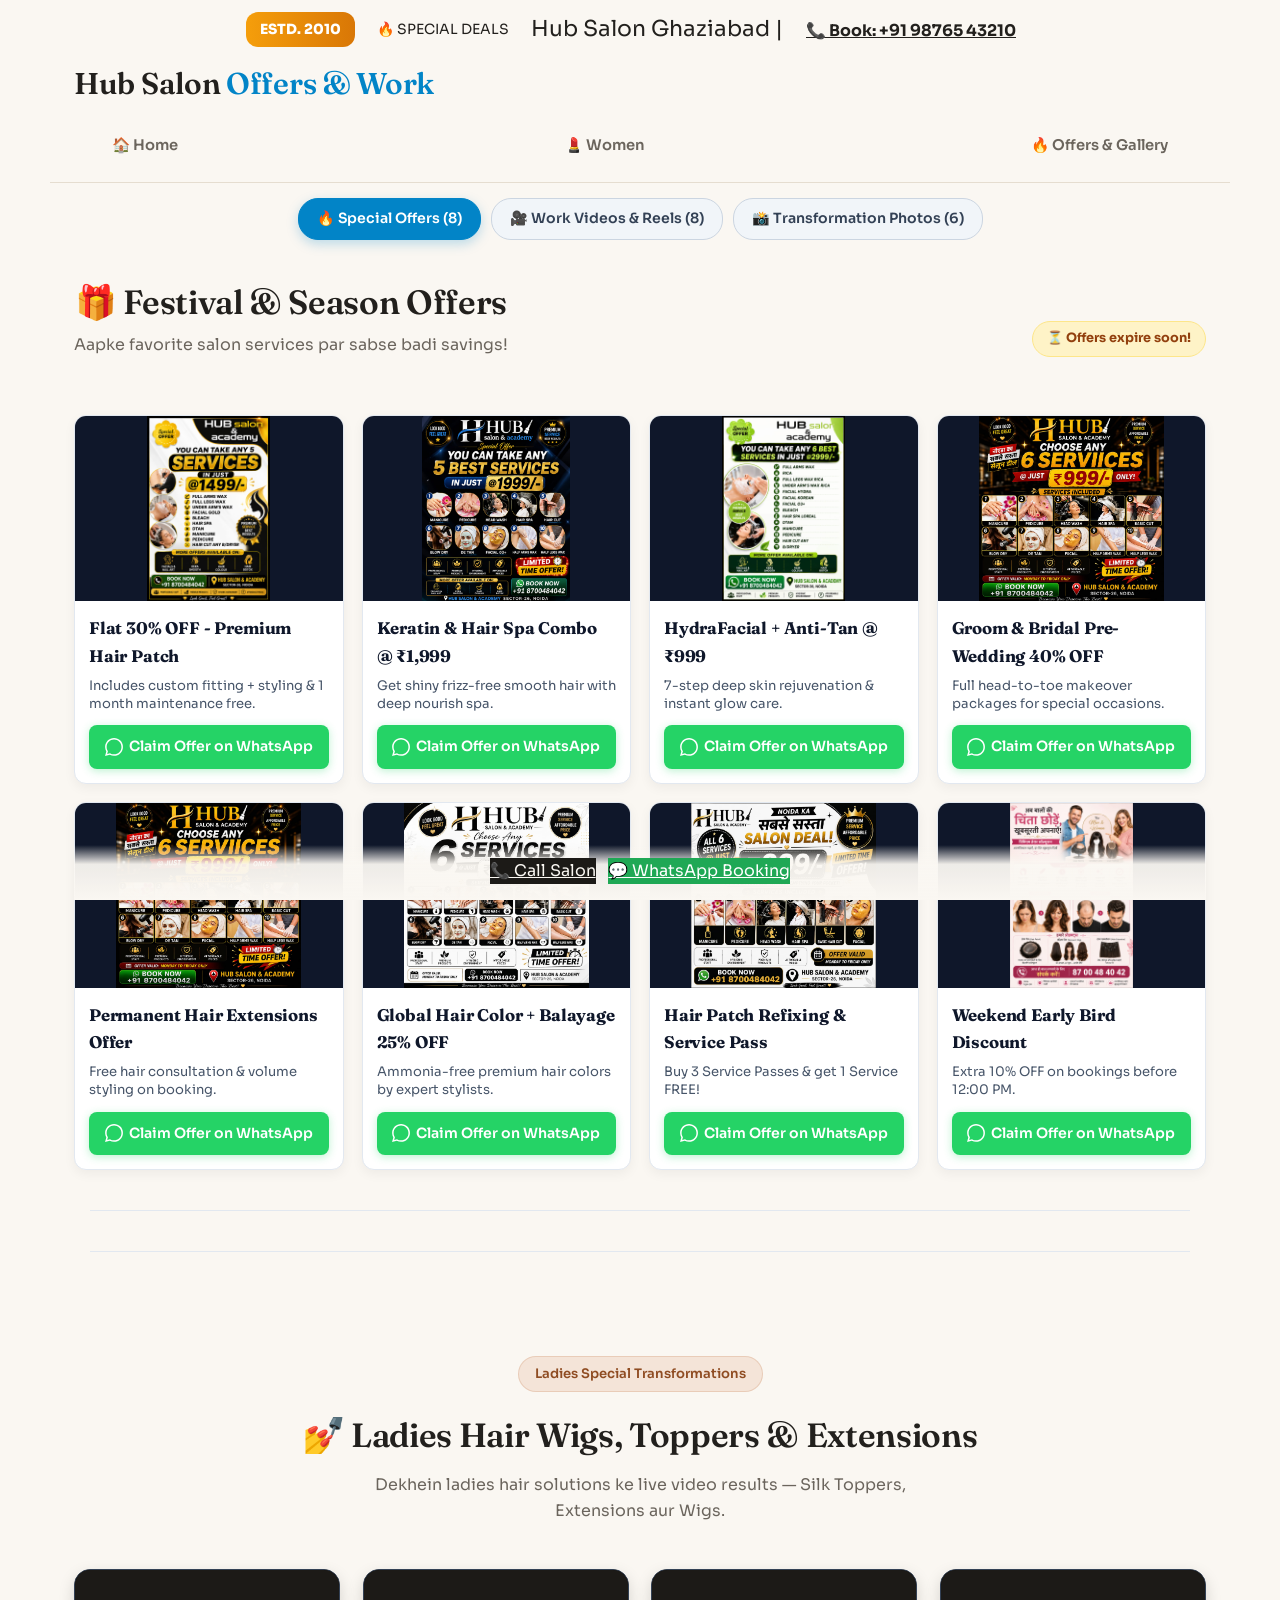
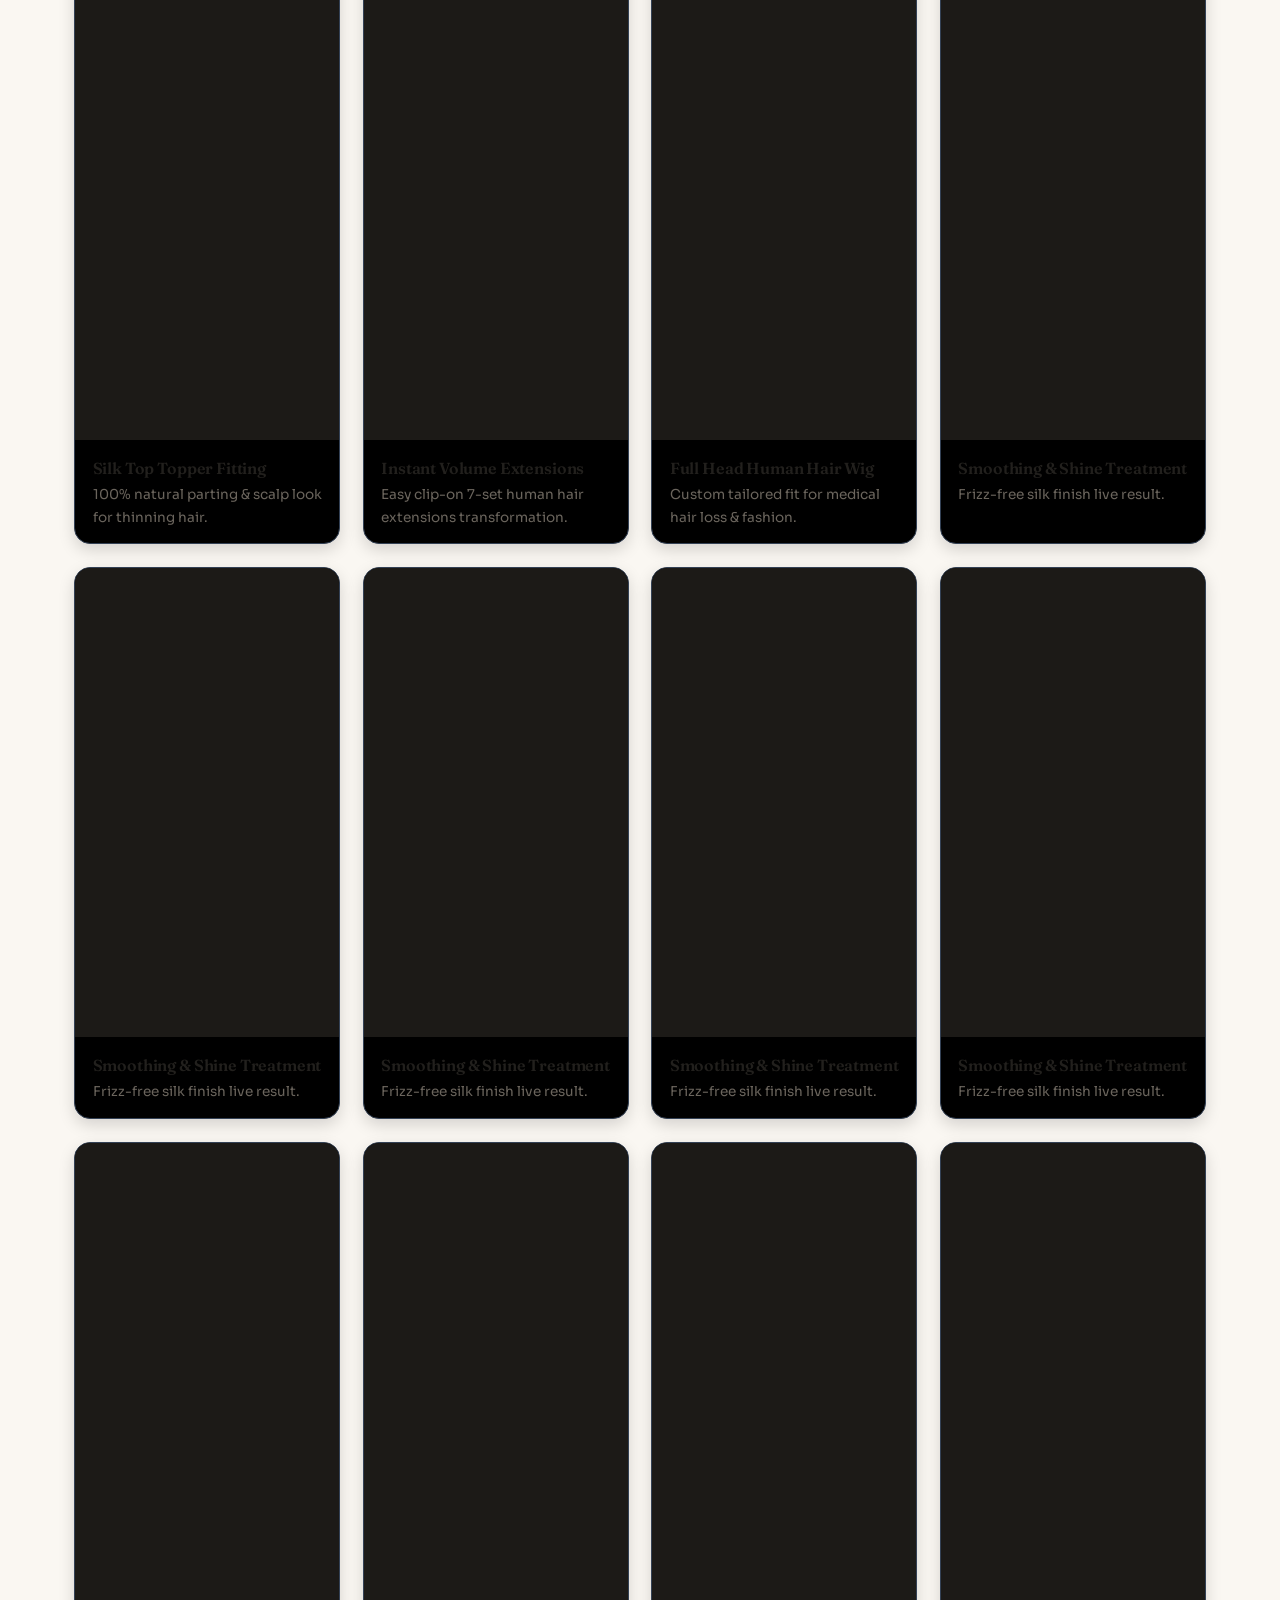
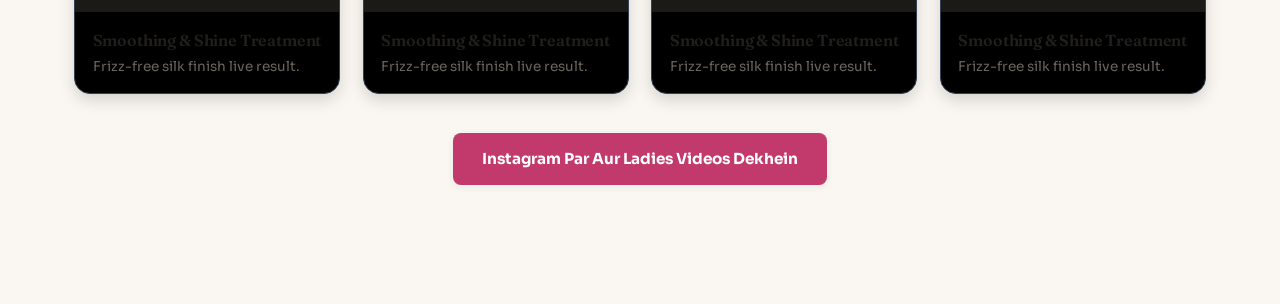
==== commit fda95542: "index.html, offer.html  and style.css and added videos in offer page" ====
--- a/offers.html
+++ b/offers.html
@@ -397,83 +397,170 @@
   </section> -->
 
   <hr style="border: 0; height: 1px; background: #e2e8f0; margin: 40px auto; max-width: 1100px;">
-
-  <!-- SECTION 3: WORK PHOTOS (6 BEFORE/AFTER PHOTOS) -->
-  <section id="photos-section" class="container gallery-highlights-section">
-    <h2 class="section-title">📸 Transformation Photo Gallery</h2>
-    <p class="section-subtitle">HD close-up shots of hair patches, wigs & styling results</p>
-
-    <div class="gallery-grid-box" style="grid-template-columns: repeat(auto-fill, minmax(260px, 1fr)); align-items: start;">
-      
-      <!-- Photo 1 -->
-      <div class="gallery-card" style="padding: 0; overflow: hidden;">
-        <div style="width: 100%; background: #000;">
-          <img src="images/work-photo-1.jpg" alt="Men Hair Patch Result" style="width: 100%; height: auto; display: block; object-fit: contain;" loading="lazy">
-        </div>
-        <div style="padding: 10px 14px; border-top: 1px solid #f1f5f9;">
-          <h3 style="margin: 0; font-size: 0.95rem; color: #0f172a;">Natural Crown Hair Patch</h3>
-          <p style="margin: 2px 0 0 0; font-size: 0.78rem; color: #64748b;">Seamless blend with side hair</p>
-        </div>
-      </div>
-
-      <!-- Photo 2 -->
-      <div class="gallery-card" style="padding: 0; overflow: hidden;">
-        <div style="width: 100%; background: #000;">
-          <img src="images/work-photo-2.jpg" alt="Women Hair Topper Result" style="width: 100%; height: auto; display: block; object-fit: contain;" loading="lazy">
-        </div>
-        <div style="padding: 10px 14px; border-top: 1px solid #f1f5f9;">
-          <h3 style="margin: 0; font-size: 0.95rem; color: #0f172a;">Women Silk Top Topper</h3>
-          <p style="margin: 2px 0 0 0; font-size: 0.78rem; color: #64748b;">100% natural parting look</p>
-        </div>
-      </div>
-
-      <!-- Photo 3 -->
-      <div class="gallery-card" style="padding: 0; overflow: hidden;">
-        <div style="width: 100%; background: #000;">
-          <img src="images/work-photo-3.jpg" alt="Front Hairline Work" style="width: 100%; height: auto; display: block; object-fit: contain;" loading="lazy">
-        </div>
-        <div style="padding: 10px 14px; border-top: 1px solid #f1f5f9;">
-          <h3 style="margin: 0; font-size: 0.95rem; color: #0f172a;">Invisible French Lace Frontline</h3>
-          <p style="margin: 2px 0 0 0; font-size: 0.78rem; color: #64748b;">Undetectable close-up view</p>
-        </div>
-      </div>
-
-      <!-- Photo 4 -->
-      <div class="gallery-card" style="padding: 0; overflow: hidden;">
-        <div style="width: 100%; background: #000;">
-          <img src="images/work-photo-4.jpg" alt="Keratin Treatment Transformation" style="width: 100%; height: auto; display: block; object-fit: contain;" loading="lazy">
-        </div>
-        <div style="padding: 10px 14px; border-top: 1px solid #f1f5f9;">
-          <h3 style="margin: 0; font-size: 0.95rem; color: #0f172a;">Hair Smoothing Transformation</h3>
-          <p style="margin: 2px 0 0 0; font-size: 0.78rem; color: #64748b;">Frizz control & intense shine</p>
-        </div>
-      </div>
-
-      <!-- Photo 5 -->
-      <div class="gallery-card" style="padding: 0; overflow: hidden;">
-        <div style="width: 100%; background: #000;">
-          <img src="images/work-photo-5.jpg" alt="Custom Hair Wig" style="width: 100%; height: auto; display: block; object-fit: contain;" loading="lazy">
-        </div>
-        <div style="padding: 10px 14px; border-top: 1px solid #f1f5f9;">
-          <h3 style="margin: 0; font-size: 0.95rem; color: #0f172a;">Full Head Human Hair Wig</h3>
-          <p style="margin: 2px 0 0 0; font-size: 0.78rem; color: #64748b;">Custom tailored for perfect fit</p>
-        </div>
-      </div>
-
-      <!-- Photo 6 -->
-      <div class="gallery-card" style="padding: 0; overflow: hidden;">
-        <div style="width: 100%; background: #000;">
-          <img src="images/work-photo-6.jpg" alt="Facial Glow Result" style="width: 100%; height: auto; display: block; object-fit: contain;" loading="lazy">
-        </div>
-        <div style="padding: 10px 14px; border-top: 1px solid #f1f5f9;">
-          <h3 style="margin: 0; font-size: 0.95rem; color: #0f172a;">HydraFacial Glow Result</h3>
-          <p style="margin: 2px 0 0 0; font-size: 0.78rem; color: #64748b;">Instant clear & glowing skin</p>
-        </div>
-      </div>
-
-    </div>
-  </section>
-
+<!-- SECTION: LADIES REELS GALLERY -->
+<section id="ladies-reels" class="section container">
+  <span class="badge center-badge">Ladies Special Transformations</span>
+  <h2 class="section-title">💅 Ladies Hair Wigs, Toppers & Extensions</h2>
+  <p class="section-subtitle">Dekhein ladies hair solutions ke live video results — Silk Toppers, Extensions aur Wigs.</p>
+
+  <div class="reels-grid">
+
+    <!-- Reel 1: Silk Base Topper -->
+    <div class="reel-card">
+      <div class="video-container">
+        <video class="auto-reel" autoplay muted loop playsinline poster="images/ladies-reel1-thumb.jpg">
+          <source src="videos/video-offer1.mp4" type="video/mp4">
+        </video>
+      </div>
+      <div class="reel-info">
+        <h3>Silk Top Topper Fitting</h3>
+        <p>100% natural parting & scalp look for thinning hair.</p>
+      </div>
+    </div>
+
+    <!-- Reel 2: Clip Extensions -->
+    <div class="reel-card">
+      <div class="video-container">
+        <video class="auto-reel" autoplay muted loop playsinline poster="images/ladies-reel2-thumb.jpg">
+          <source src="videos/video-offer2.mp4" type="video/mp4">
+        </video>
+      </div>
+      <div class="reel-info">
+        <h3>Instant Volume Extensions</h3>
+        <p>Easy clip-on 7-set human hair extensions transformation.</p>
+      </div>
+    </div>
+
+    <!-- Reel 3: Full Head Wig -->
+    <div class="reel-card">
+      <div class="video-container">
+        <video class="auto-reel" autoplay muted loop playsinline poster="images/ladies-reel3-thumb.jpg">
+          <source src="videos/Video-offer3.mp4" type="video/mp4">
+        </video>
+      </div>
+      <div class="reel-info">
+        <h3>Full Head Human Hair Wig</h3>
+        <p>Custom tailored fit for medical hair loss & fashion.</p>
+      </div>
+    </div>
+
+    <!-- Reel 4: Hair Smoothing / Styling -->
+    <div class="reel-card">
+      <div class="video-container">
+        <video class="auto-reel" autoplay muted loop playsinline poster="images/ladies-reel4-thumb.jpg">
+          <source src="videos/Video-offer4.mp4" type="video/mp4">
+        </video>
+      </div>
+      <div class="reel-info">
+        <h3>Smoothing & Shine Treatment</h3>
+        <p>Frizz-free silk finish live result.</p>
+      </div>
+    </div>
+      <!-- Reel 4: Hair Smoothing / Styling -->
+    <div class="reel-card">
+      <div class="video-container">
+        <video class="auto-reel" autoplay muted loop playsinline poster="images/ladies-reel4-thumb.jpg">
+          <source src="videos/Video-offer5.mp4" type="video/mp4">
+        </video>
+      </div>
+      <div class="reel-info">
+        <h3>Smoothing & Shine Treatment</h3>
+        <p>Frizz-free silk finish live result.</p>
+      </div>
+    </div>
+  <!-- Reel 4: Hair Smoothing / Styling -->
+    <div class="reel-card">
+      <div class="video-container">
+        <video class="auto-reel" autoplay muted loop playsinline poster="images/ladies-reel4-thumb.jpg">
+          <source src="videos/Video-offer6.mp4" type="video/mp4">
+        </video>
+      </div>
+      <div class="reel-info">
+        <h3>Smoothing & Shine Treatment</h3>
+        <p>Frizz-free silk finish live result.</p>
+      </div>
+    </div>
+  <!-- Reel 4: Hair Smoothing / Styling -->
+    <div class="reel-card">
+      <div class="video-container">
+        <video class="auto-reel" autoplay muted loop playsinline poster="images/ladies-reel4-thumb.jpg">
+          <source src="videos/Video-offer7.mp4" type="video/mp4">
+        </video>
+      </div>
+      <div class="reel-info">
+        <h3>Smoothing & Shine Treatment</h3>
+        <p>Frizz-free silk finish live result.</p>
+      </div>
+    </div>
+  <!-- Reel 4: Hair Smoothing / Styling -->
+    <div class="reel-card">
+      <div class="video-container">
+        <video class="auto-reel" autoplay muted loop playsinline poster="images/ladies-reel4-thumb.jpg">
+          <source src="videos/Video-offer8.mp4" type="video/mp4">
+        </video>
+      </div>
+      <div class="reel-info">
+        <h3>Smoothing & Shine Treatment</h3>
+        <p>Frizz-free silk finish live result.</p>
+      </div>
+    </div>
+  <!-- Reel 4: Hair Smoothing / Styling -->
+    <div class="reel-card">
+      <div class="video-container">
+        <video class="auto-reel" autoplay muted loop playsinline poster="images/ladies-reel4-thumb.jpg">
+          <source src="videos/Video-offer9.mp4" type="video/mp4">
+        </video>
+      </div>
+      <div class="reel-info">
+        <h3>Smoothing & Shine Treatment</h3>
+        <p>Frizz-free silk finish live result.</p>
+      </div>
+    </div>
+  <!-- Reel 4: Hair Smoothing / Styling -->
+    <div class="reel-card">
+      <div class="video-container">
+        <video class="auto-reel" autoplay muted loop playsinline poster="images/ladies-reel4-thumb.jpg">
+          <source src="videos/Video-offer10.mp4" type="video/mp4">
+        </video>
+      </div>
+      <div class="reel-info">
+        <h3>Smoothing & Shine Treatment</h3>
+        <p>Frizz-free silk finish live result.</p>
+      </div>
+    </div>
+  <!-- Reel 4: Hair Smoothing / Styling -->
+    <div class="reel-card">
+      <div class="video-container">
+        <video class="auto-reel" autoplay muted loop playsinline poster="images/ladies-reel4-thumb.jpg">
+          <source src="videos/Video-offer11.mp4" type="video/mp4">
+        </video>
+      </div>
+      <div class="reel-info">
+        <h3>Smoothing & Shine Treatment</h3>
+        <p>Frizz-free silk finish live result.</p>
+      </div>
+    </div>
+  <!-- Reel 4: Hair Smoothing / Styling -->
+    <div class="reel-card">
+      <div class="video-container">
+        <video class="auto-reel" autoplay muted loop playsinline poster="images/ladies-reel4-thumb.jpg">
+          <source src="videos/Video-offer12.mp4" type="video/mp4">
+        </video>
+      </div>
+      <div class="reel-info">
+        <h3>Smoothing & Shine Treatment</h3>
+        <p>Frizz-free silk finish live result.</p>
+      </div>
+    </div>
+
+
+  </div>
+
+  <div class="reels-cta">
+    <a href="https://instagram.com/hub_salon_and_academy" target="_blank" class="btn insta-btn">Instagram Par Aur Ladies Videos Dekhein</a>
+  </div>
+</section>
+ 
   <!-- Floating Sticky Booking Bar for Mobile -->
   <div class="sticky-bottom-bar">
     <a href="tel:+918700484042" class="sticky-call">📞 Call Salon</a>
--- a/style.css
+++ b/style.css
@@ -92,7 +92,7 @@
 }
 
 /* --- Top offer bar --- */
-.top-fixed-bar {
+/* .top-fixed-bar {
   background: var(--ink);
   color: var(--paper);
   padding: 0.65rem 1rem;
@@ -135,8 +135,59 @@
   font-weight: 600;
   margin-left: 0.4rem;
   border-bottom: 1px solid rgba(223, 174, 124, 0.4);
-}
-
+} */
+/* Top Bar ka overall size aur padding badhane ke liye */
+.top-fixed-bar {
+  padding: 12px 20px !important; /* Pehle se zyada uunchai (height) aur space */
+  min-height: 50px;              /* Minimum height fix karne ke liye */
+  display: flex;
+  align-items: center;
+  justify-content: center;
+  gap: 12px;                     /* Items ke beech ka gap */
+}
+
+/* Offer Text ka font size badhane ke liye */
+.top-fixed-bar .bar-text {
+  font-size: 22px !important;    /* Text bada karne ke liye (Aap 20px bhi kar sakte hain) */
+  line-height: 1.4;
+  margin: 0;
+}
+
+/* Bold prices (₹2,999 / ₹5,999) ko highlight karne ke liye */
+.top-fixed-bar .bar-text strong {
+  font-size: 26px;               /* Numbers ko aur bada dikhane ke liye */
+}
+
+/* Special Offer Badge ka size badhane ke liye */
+.top-fixed-bar .pulse-badge {
+  font-size: 14px !important;
+  padding: 6px 14px !important;  /* Badge ko thoda bada aur prominent banane ke liye */
+}
+
+/* Call Button ka size badhane ke liye */
+.top-fixed-bar .bar-call-btn {
+  font-size: 16px !important;    /* Button text bada */
+  padding: 8px 18px !important;  /* Button ka clickable area bada */
+  border-radius: 6px;
+  font-weight: bold;
+}
+
+/* Mobile Screens ke liye responsive adjustments */
+@media (max-width: 768px) {
+  .top-fixed-bar {
+    padding: 10px 10px !important;
+    flex-wrap: wrap;             /* Mobile par text cut-off na ho */
+  }
+  
+  .top-fixed-bar .bar-text {
+    font-size: 15px !important;
+  }
+  
+  .top-fixed-bar .bar-call-btn {
+    font-size: 14px !important;
+    padding: 6px 12px !important;
+  }
+}
 /* --- Header & Navigation --- */
 header {
   background: rgba(250, 247, 242, 0.92);
@@ -1085,4 +1136,163 @@
     transition: none !important;
     animation: none !important;
   }
+}
+/* Product Section General */
+.products-section {
+  padding: 40px 15px;
+}
+
+/* Category Filters */
+.filter-container {
+  display: flex;
+  justify-content: center;
+  gap: 10px;
+  margin-bottom: 25px;
+  flex-wrap: wrap;
+}
+
+.filter-btn {
+  background: #f1f1f1;
+  border: 1px solid #ddd;
+  padding: 8px 16px;
+  border-radius: 20px;
+  cursor: pointer;
+  font-weight: 600;
+  font-size: 14px;
+  transition: all 0.3s ease;
+}
+
+.filter-btn.active, .filter-btn:hover {
+  background: #ff4757;
+  color: white;
+  border-color: #ff4757;
+}
+
+/* Scroll Wrapper with Next/Prev Arrows */
+.carousel-wrapper {
+  position: relative;
+  display: flex;
+  align-items: center;
+}
+
+.scroll-btn {
+  position: absolute;
+  top: 50%;
+  transform: translateY(-50%);
+  background: rgba(0, 0, 0, 0.6);
+  color: white;
+  border: none;
+  width: 40px;
+  height: 40px;
+  border-radius: 50%;
+  cursor: pointer;
+  z-index: 10;
+  font-size: 18px;
+  display: flex;
+  align-items: center;
+  justify-content: center;
+}
+
+.left-btn { left: -10px; }
+.right-btn { right: -10px; }
+
+.product-scroll-container {
+  display: flex;
+  gap: 20px;
+  overflow-x: auto;
+  padding: 15px 5px;
+  scroll-behavior: smooth;
+  width: 100%;
+}
+
+.product-scroll-container::-webkit-scrollbar {
+  height: 6px;
+}
+.product-scroll-container::-webkit-scrollbar-thumb {
+  background: #ff4757;
+  border-radius: 10px;
+}
+
+/* Product Cards */
+.product-card {
+  min-width: 240px;
+  max-width: 240px;
+  background: #fff;
+  border-radius: 12px;
+  box-shadow: 0 4px 12px rgba(0,0,0,0.08);
+  overflow: hidden;
+  position: relative;
+  flex-shrink: 0;
+  border: 1px solid #eee;
+  transition: opacity 0.3s ease;
+}
+
+.product-badge {
+  position: absolute;
+  top: 10px;
+  left: 10px;
+  background: #ff4757;
+  color: white;
+  padding: 3px 8px;
+  font-size: 11px;
+  font-weight: bold;
+  border-radius: 4px;
+}
+.product-img {
+  width: 100%;
+  height: 180px; /* Box ka height jaisa thha waise hi rahega */
+  object-fit: contain !important; /* Isse poori image box ke andar fit ho jayegi, cut nahi hogi */
+  background-color: #f9f9f9; /* Agar image square/chhoti ho toh sides me clean light background dikhega */
+  display: block;
+}
+/* .product-img {
+  width: 100%;
+  height: 170px;
+  object-fit: cover;
+} */
+
+.product-info { padding: 12px; }
+
+.product-brand {
+  font-size: 11px;
+  color: #888;
+  text-transform: uppercase;
+}
+
+.product-title {
+  font-size: 15px;
+  margin: 5px 0;
+  color: #222;
+  white-space: nowrap;
+  overflow: hidden;
+  text-overflow: ellipsis;
+}
+
+.product-price {
+  font-size: 16px;
+  font-weight: bold;
+  color: #2ed573;
+  margin: 6px 0;
+}
+
+.old-price {
+  font-size: 12px;
+  color: #999;
+  text-decoration: line-through;
+}
+
+.buy-btn {
+  display: block;
+  text-align: center;
+  background: #25D366;
+  color: white;
+  padding: 8px 0;
+  border-radius: 6px;
+  text-decoration: none;
+  font-weight: bold;
+  font-size: 13px;
+}
+
+@media (max-width: 768px) {
+  .scroll-btn { display: none; } /* Mobile par swipe natural lagta hai */
 }
